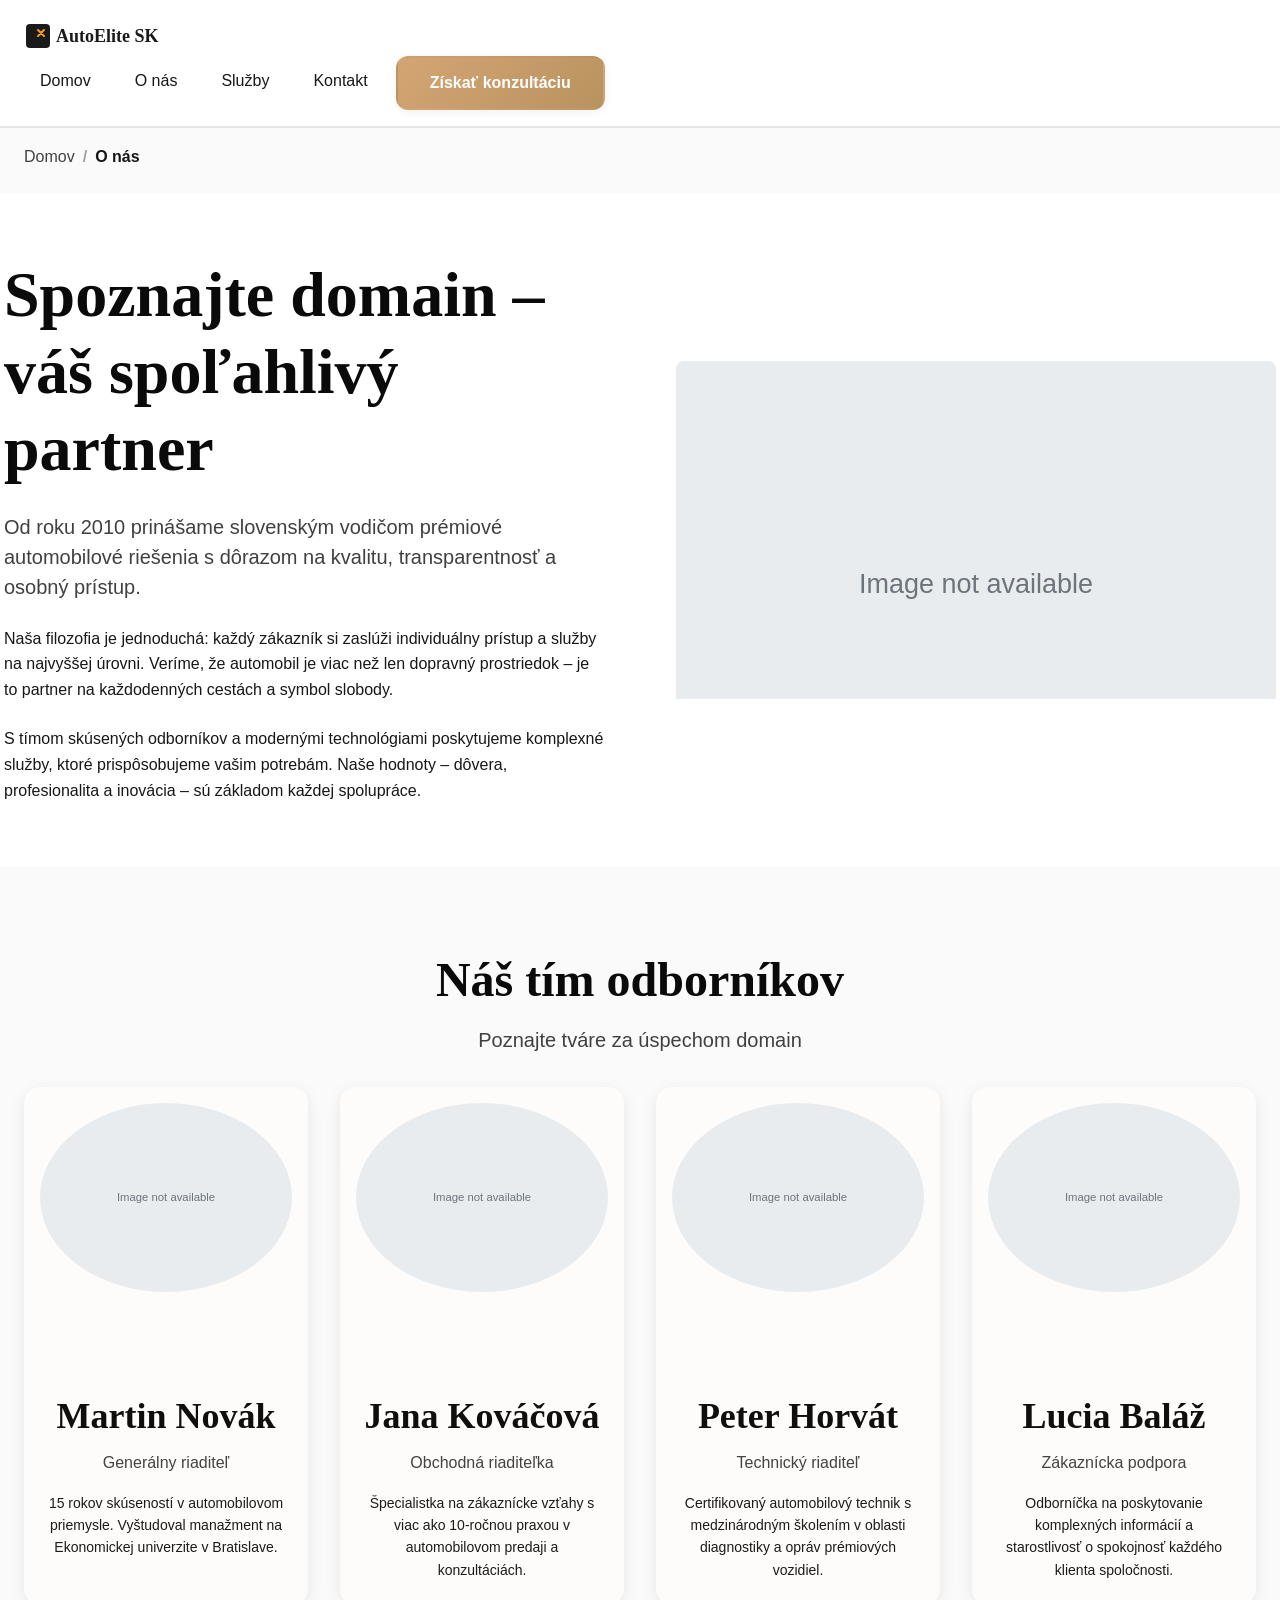
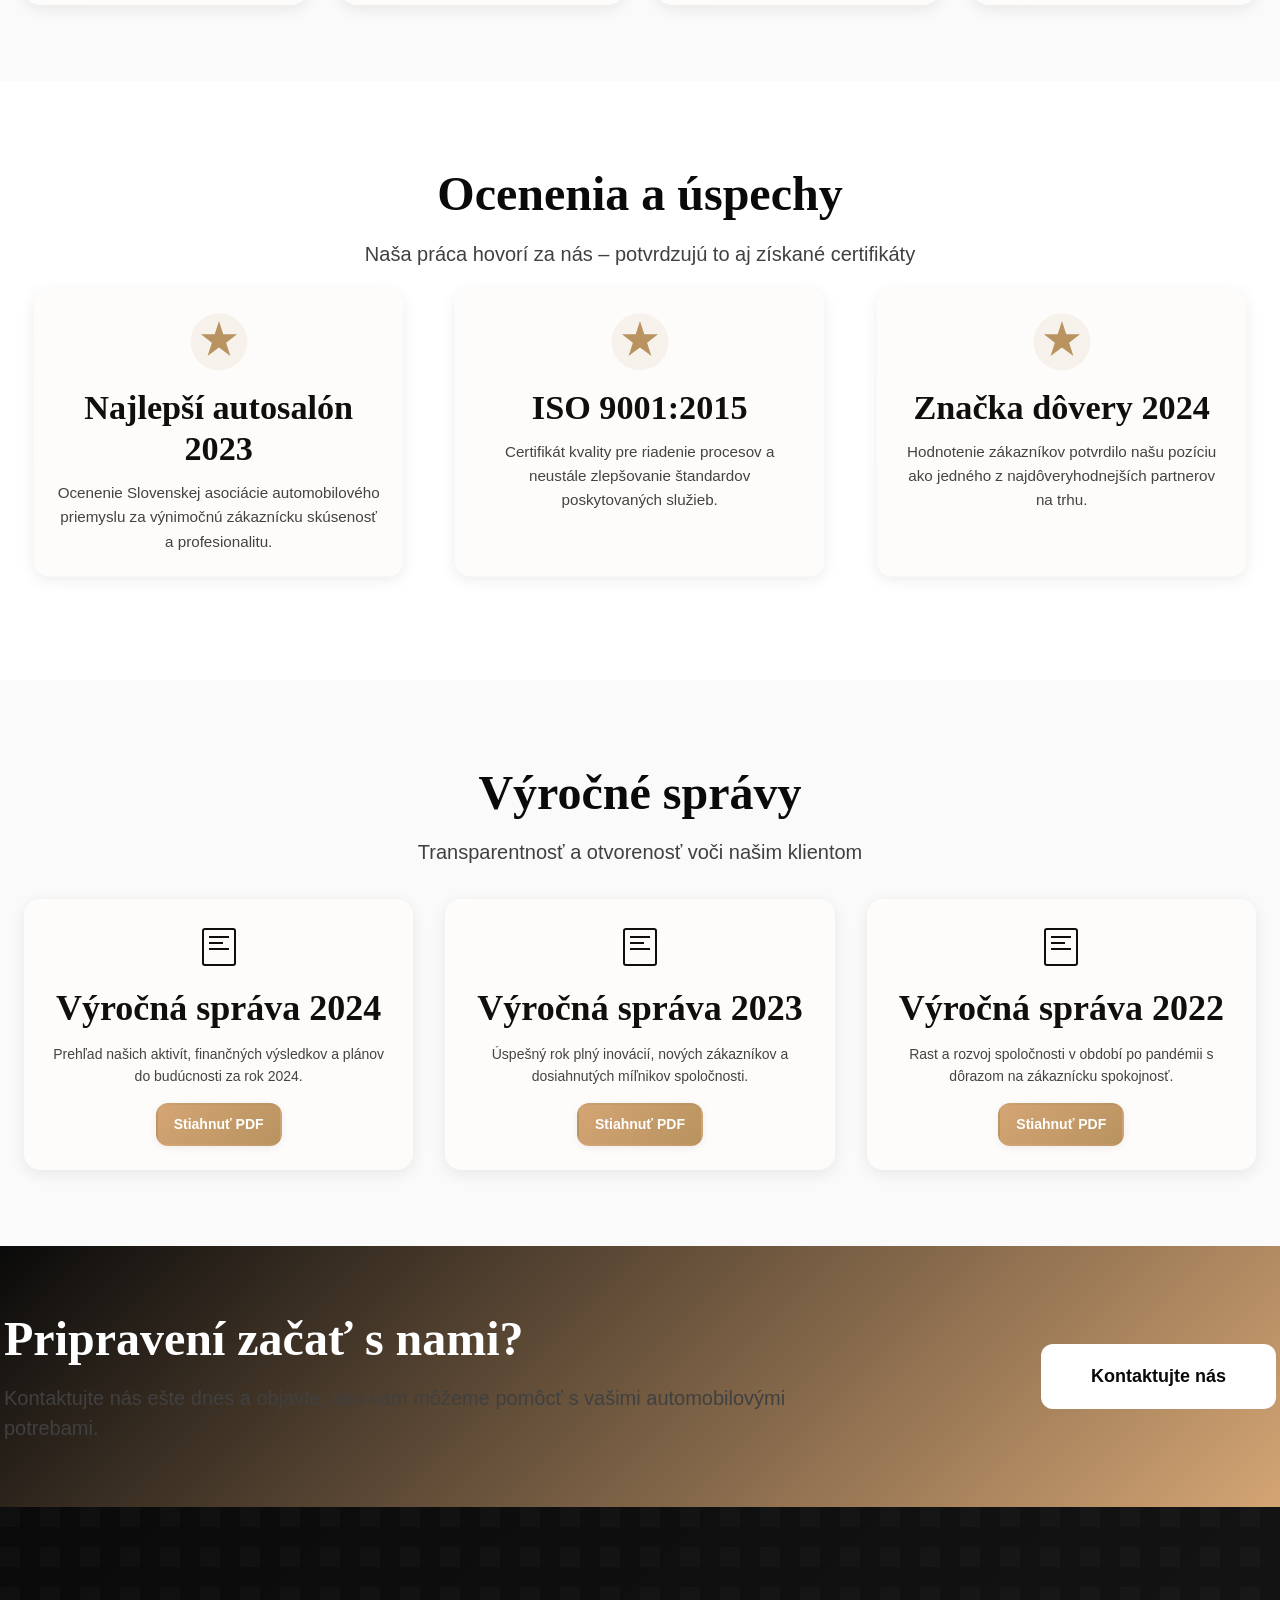
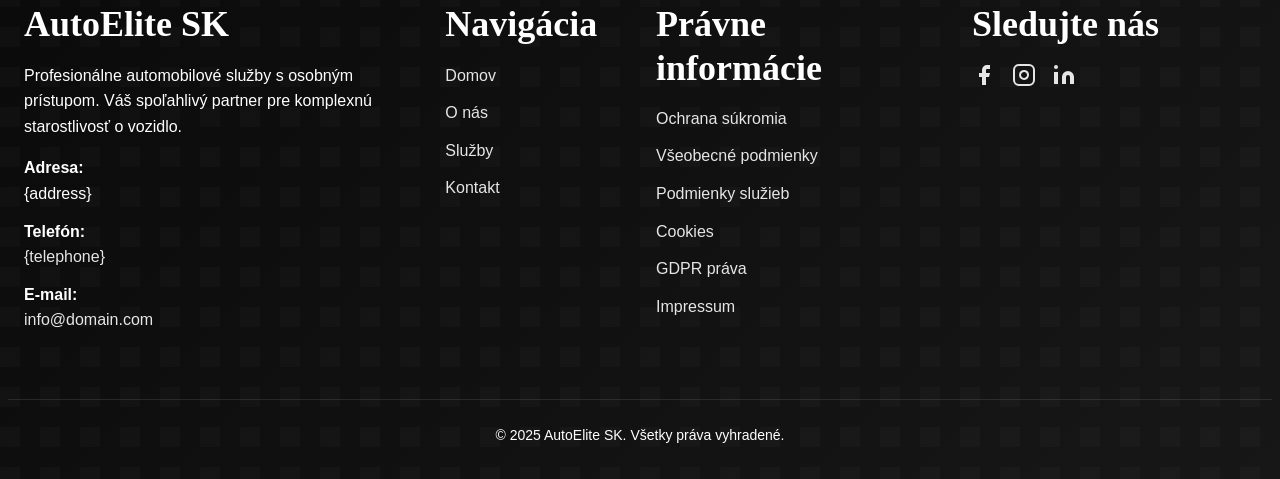
==== about.html @ c72419ff "Initial commit: Batch msgbatch_01VromvUSUyEGZicAMkXzHyz results" ====
<!doctype html>
<html lang="sk">
 <head>
  <meta charset="UTF-8">
  <meta name="viewport" content="width=device-width, initial-scale=1.0">
  <title>O nás – domain – Prémiové automobilové riešenia na Slovensku</title>
  <meta name="description" content="Spoznajte domain – váš spoľahlivý partner v automobilovom odvetví. Profesionálny tím s bohatými skúsenosťami, moderné služby a ocenenia, ktoré potvrdzujú našu kvalitu.">
  <link rel="canonical" href="https://domain.com/about.html">
  <meta property="og:type" content="website">
  <meta property="og:title" content="O nás – domain">
  <meta property="og:description" content="Spoznajte domain – váš spoľahlivý partner v automobilovom odvetví.">
  <meta property="og:url" content="https://domain.com/about.html">
  <meta property="og:image" content="https://images.unsplash.com/photo-1486406146926-c627a92ad1ab?w=1200&amp;h=630&amp;fit=crop">
  <link rel="stylesheet" href="style.css">
  <link rel="icon" type="image/png" href="/favicon.png">
  <link rel="apple-touch-icon" href="/apple-touch-icon.png">
 </head>
 <body>
  <header class="l-header">
   <nav class="c-nav navbar navbar-expand-md sticky-top bg-white border-bottom" aria-label="Hlavná navigácia">
    <div class="container-fluid">
     <a class="c-nav__brand navbar-brand" href="/"> 
      <svg width="150" height="40" viewBox="0 0 150 40" fill="none" xmlns="http://www.w3.org/2000/svg" aria-label="AutoElite SK">
       <rect x="2" y="8" width="24" height="24" rx="4" fill="#1a1a1a" /> <path d="M14 14L20 20M20 14L14 20" stroke="#f59e0b" stroke-width="2" stroke-linecap="round" /> <text x="32" y="26" font-family="serif" font-size="18" font-weight="600" fill="#1a1a1a">AutoElite SK</text>
      </svg> 
     </a>
     <button class="c-nav__toggle navbar-toggler" type="button" data-bs-toggle="collapse" data-bs-target="#navbarNav" aria-controls="navbarNav" aria-expanded="false" aria-label="Prepnúť navigáciu"><span class="navbar-toggler-icon"></span></button>
     <div class="collapse navbar-collapse" id="navbarNav">
      <ul class="c-nav__list navbar-nav ms-auto mb-2 mb-md-0">
       <li class="c-nav__item nav-item"><a class="c-nav__link nav-link" href="/" aria-current="page">Domov</a></li>
       <li class="c-nav__item nav-item"><a class="c-nav__link nav-link" href="about.html">O nás</a></li>
       <li class="c-nav__item nav-item"><a class="c-nav__link nav-link" href="services.html">Služby</a></li>
       <li class="c-nav__item nav-item"><a class="c-nav__link nav-link" href="contact.html">Kontakt</a></li>
       <li class="c-nav__item nav-item"><a class="c-button c-button--primary nav-link" href="contact.html">Získať konzultáciu</a></li>
      </ul>
     </div>
    </div>
   </nav>
  </header>
  <main>
   <nav aria-label="breadcrumb" class="l-breadcrumb py-3 bg-light">
    <div class="container">
     <ol class="breadcrumb mb-0">
      <li class="breadcrumb-item"><a href="index.html">Domov</a></li>
      <li class="breadcrumb-item active" aria-current="page">O nás</li>
     </ol>
    </div>
   </nav>
   <section class="l-section py-4 py-md-5">
    <div class="container">
     <div class="row align-items-center gy-4">
      <div class="col-12 col-lg-6" data-aos="fade-right">
       <h1 class="display-4 fw-bold mb-4">Spoznajte domain – váš spoľahlivý partner</h1>
       <p class="lead mb-4">Od roku 2010 prinášame slovenským vodičom prémiové automobilové riešenia s dôrazom na kvalitu, transparentnosť a osobný prístup.</p>
       <p class="mb-4">Naša filozofia je jednoduchá: každý zákazník si zaslúži individuálny prístup a služby na najvyššej úrovni. Veríme, že automobil je viac než len dopravný prostriedok – je to partner na každodenných cestách a symbol slobody.</p>
       <p>S tímom skúsených odborníkov a modernými technológiami poskytujeme komplexné služby, ktoré prispôsobujeme vašim potrebám. Naše hodnoty – dôvera, profesionalita a inovácia – sú základom každej spolupráce.</p>
      </div>
      <div class="col-12 col-lg-6" data-aos="fade-left">
       <div class="ratio ratio-16x9">
        <img src="https://images.unsplash.com/photo-1497366216548-37526070297c?w=800&amp;h=600&amp;fit=crop&amp;q=80" alt="Moderná kancelária domain s profesionálnym tímom" class="img-fluid" loading="lazy" style="object-fit:cover;border-radius:8px;">
       </div>
      </div>
     </div>
    </div>
   </section>
   <section class="l-section py-4 py-md-5 bg-light">
    <div class="container">
     <div class="text-center mb-5" data-aos="fade-up">
      <h2 class="h1 fw-bold mb-3">Náš tím odborníkov</h2>
      <p class="lead text-muted">Poznajte tváre za úspechom domain</p>
     </div>
     <div class="row g-4">
      <div class="col-12 col-sm-6 col-lg-3" data-aos="fade-up" data-aos-delay="100">
       <div class="c-card card h-100 d-flex flex-column border-0 shadow-sm">
        <div class="ratio ratio-1x1">
         <img src="https://images.unsplash.com/photo-1560250097-0b93528c311a?w=400&amp;h=400&amp;fit=crop&amp;q=80" alt="Martin Novák - Generálny riaditeľ" class="card-img-top" loading="lazy" style="object-fit:cover;border-radius:50%;padding:1rem;">
        </div>
        <div class="card-body d-flex flex-column text-center">
         <h3 class="h5 fw-semibold mb-2">Martin Novák</h3>
         <p class="text-muted mb-3">Generálny riaditeľ</p>
         <p class="small mb-0 mt-auto">15 rokov skúseností v automobilovom priemysle. Vyštudoval manažment na Ekonomickej univerzite v Bratislave.</p>
        </div>
       </div>
      </div>
      <div class="col-12 col-sm-6 col-lg-3" data-aos="fade-up" data-aos-delay="200">
       <div class="c-card card h-100 d-flex flex-column border-0 shadow-sm">
        <div class="ratio ratio-1x1">
         <img src="https://images.unsplash.com/photo-1573496359142-b8d87734a5a2?w=400&amp;h=400&amp;fit=crop&amp;q=80" alt="Jana Kováčová - Obchodná riaditeľka" class="card-img-top" loading="lazy" style="object-fit:cover;border-radius:50%;padding:1rem;">
        </div>
        <div class="card-body d-flex flex-column text-center">
         <h3 class="h5 fw-semibold mb-2">Jana Kováčová</h3>
         <p class="text-muted mb-3">Obchodná riaditeľka</p>
         <p class="small mb-0 mt-auto">Špecialistka na zákaznícke vzťahy s viac ako 10-ročnou praxou v automobilovom predaji a konzultáciách.</p>
        </div>
       </div>
      </div>
      <div class="col-12 col-sm-6 col-lg-3" data-aos="fade-up" data-aos-delay="300">
       <div class="c-card card h-100 d-flex flex-column border-0 shadow-sm">
        <div class="ratio ratio-1x1">
         <img src="https://images.unsplash.com/photo-1519085360753-af0119f7cbe7?w=400&amp;h=400&amp;fit=crop&amp;q=80" alt="Peter Horvát - Technický riaditeľ" class="card-img-top" loading="lazy" style="object-fit:cover;border-radius:50%;padding:1rem;">
        </div>
        <div class="card-body d-flex flex-column text-center">
         <h3 class="h5 fw-semibold mb-2">Peter Horvát</h3>
         <p class="text-muted mb-3">Technický riaditeľ</p>
         <p class="small mb-0 mt-auto">Certifikovaný automobilový technik s medzinárodným školením v oblasti diagnostiky a opráv prémiových vozidiel.</p>
        </div>
       </div>
      </div>
      <div class="col-12 col-sm-6 col-lg-3" data-aos="fade-up" data-aos-delay="400">
       <div class="c-card card h-100 d-flex flex-column border-0 shadow-sm">
        <div class="ratio ratio-1x1">
         <img src="https://images.unsplash.com/photo-1580489944761-15a19d654956?w=400&amp;h=400&amp;fit=crop&amp;q=80" alt="Lucia Baláž - Zákaznícka podpora" class="card-img-top" loading="lazy" style="object-fit:cover;border-radius:50%;padding:1rem;">
        </div>
        <div class="card-body d-flex flex-column text-center">
         <h3 class="h5 fw-semibold mb-2">Lucia Baláž</h3>
         <p class="text-muted mb-3">Zákaznícka podpora</p>
         <p class="small mb-0 mt-auto">Odborníčka na poskytovanie komplexných informácií a starostlivosť o spokojnosť každého klienta spoločnosti.</p>
        </div>
       </div>
      </div>
     </div>
    </div>
   </section>
   <section class="l-section py-4 py-md-5">
    <div class="container">
     <div class="text-center mb-5" data-aos="fade-up">
      <h2 class="h1 fw-bold mb-3">Ocenenia a úspechy</h2>
      <p class="lead text-muted">Naša práca hovorí za nás – potvrdzujú to aj získané certifikáty</p>
     </div>
     <div class="row g-4">
      <div class="col-12 col-md-6 col-lg-4" data-aos="zoom-in" data-aos-delay="100">
       <div class="c-card card h-100 border-0 shadow-sm text-center p-4">
        <div class="mb-3">
         <svg width="64" height="64" viewBox="0 0 64 64" fill="none" xmlns="http://www.w3.org/2000/svg" class="mx-auto">
          <circle cx="32" cy="32" r="30" fill="var(--color-accent)" opacity="0.1" /> <path d="M32 10L36.5 24H51L39.5 33L44 47L32 38L20 47L24.5 33L13 24H27.5L32 10Z" fill="var(--color-accent)" />
         </svg>
        </div>
        <h3 class="h4 fw-semibold mb-2">Najlepší autosalón 2023</h3>
        <p class="text-muted mb-0">Ocenenie Slovenskej asociácie automobilového priemyslu za výnimočnú zákaznícku skúsenosť a profesionalitu.</p>
       </div>
      </div>
      <div class="col-12 col-md-6 col-lg-4" data-aos="zoom-in" data-aos-delay="200">
       <div class="c-card card h-100 border-0 shadow-sm text-center p-4">
        <div class="mb-3">
         <svg width="64" height="64" viewBox="0 0 64 64" fill="none" xmlns="http://www.w3.org/2000/svg" class="mx-auto">
          <circle cx="32" cy="32" r="30" fill="var(--color-accent)" opacity="0.1" /> <path d="M32 10L36.5 24H51L39.5 33L44 47L32 38L20 47L24.5 33L13 24H27.5L32 10Z" fill="var(--color-accent)" />
         </svg>
        </div>
        <h3 class="h4 fw-semibold mb-2">ISO 9001:2015</h3>
        <p class="text-muted mb-0">Certifikát kvality pre riadenie procesov a neustále zlepšovanie štandardov poskytovaných služieb.</p>
       </div>
      </div>
      <div class="col-12 col-md-6 col-lg-4" data-aos="zoom-in" data-aos-delay="300">
       <div class="c-card card h-100 border-0 shadow-sm text-center p-4">
        <div class="mb-3">
         <svg width="64" height="64" viewBox="0 0 64 64" fill="none" xmlns="http://www.w3.org/2000/svg" class="mx-auto">
          <circle cx="32" cy="32" r="30" fill="var(--color-accent)" opacity="0.1" /> <path d="M32 10L36.5 24H51L39.5 33L44 47L32 38L20 47L24.5 33L13 24H27.5L32 10Z" fill="var(--color-accent)" />
         </svg>
        </div>
        <h3 class="h4 fw-semibold mb-2">Značka dôvery 2024</h3>
        <p class="text-muted mb-0">Hodnotenie zákazníkov potvrdilo našu pozíciu ako jedného z najdôveryhodnejších partnerov na trhu.</p>
       </div>
      </div>
     </div>
    </div>
   </section>
   <section class="l-section py-4 py-md-5 bg-light">
    <div class="container">
     <div class="text-center mb-5" data-aos="fade-up">
      <h2 class="h1 fw-bold mb-3">Výročné správy</h2>
      <p class="lead text-muted">Transparentnosť a otvorenosť voči našim klientom</p>
     </div>
     <div class="row justify-content-center g-4">
      <div class="col-12 col-md-6 col-lg-4" data-aos="fade-up" data-aos-delay="100">
       <div class="c-card card h-100 border-0 shadow-sm">
        <div class="card-body text-center">
         <div class="mb-3">
          <svg width="48" height="48" viewBox="0 0 48 48" fill="none" xmlns="http://www.w3.org/2000/svg" class="mx-auto">
           <rect x="8" y="6" width="32" height="36" rx="2" stroke="var(--color-primary)" stroke-width="2" fill="none" /> <line x1="14" y1="14" x2="34" y2="14" stroke="var(--color-primary)" stroke-width="2" /> <line x1="14" y1="20" x2="28" y2="20" stroke="var(--color-primary)" stroke-width="2" /> <line x1="14" y1="26" x2="34" y2="26" stroke="var(--color-primary)" stroke-width="2" />
          </svg>
         </div>
         <h3 class="h5 fw-semibold mb-2">Výročná správa 2024</h3>
         <p class="text-muted small mb-3">Prehľad našich aktivít, finančných výsledkov a plánov do budúcnosti za rok 2024.</p>
         <a href="#" class="c-button c-button--primary btn btn-sm">Stiahnuť PDF</a>
        </div>
       </div>
      </div>
      <div class="col-12 col-md-6 col-lg-4" data-aos="fade-up" data-aos-delay="200">
       <div class="c-card card h-100 border-0 shadow-sm">
        <div class="card-body text-center">
         <div class="mb-3">
          <svg width="48" height="48" viewBox="0 0 48 48" fill="none" xmlns="http://www.w3.org/2000/svg" class="mx-auto">
           <rect x="8" y="6" width="32" height="36" rx="2" stroke="var(--color-primary)" stroke-width="2" fill="none" /> <line x1="14" y1="14" x2="34" y2="14" stroke="var(--color-primary)" stroke-width="2" /> <line x1="14" y1="20" x2="28" y2="20" stroke="var(--color-primary)" stroke-width="2" /> <line x1="14" y1="26" x2="34" y2="26" stroke="var(--color-primary)" stroke-width="2" />
          </svg>
         </div>
         <h3 class="h5 fw-semibold mb-2">Výročná správa 2023</h3>
         <p class="text-muted small mb-3">Úspešný rok plný inovácií, nových zákazníkov a dosiahnutých míľnikov spoločnosti.</p>
         <a href="#" class="c-button c-button--primary btn btn-sm">Stiahnuť PDF</a>
        </div>
       </div>
      </div>
      <div class="col-12 col-md-6 col-lg-4" data-aos="fade-up" data-aos-delay="300">
       <div class="c-card card h-100 border-0 shadow-sm">
        <div class="card-body text-center">
         <div class="mb-3">
          <svg width="48" height="48" viewBox="0 0 48 48" fill="none" xmlns="http://www.w3.org/2000/svg" class="mx-auto">
           <rect x="8" y="6" width="32" height="36" rx="2" stroke="var(--color-primary)" stroke-width="2" fill="none" /> <line x1="14" y1="14" x2="34" y2="14" stroke="var(--color-primary)" stroke-width="2" /> <line x1="14" y1="20" x2="28" y2="20" stroke="var(--color-primary)" stroke-width="2" /> <line x1="14" y1="26" x2="34" y2="26" stroke="var(--color-primary)" stroke-width="2" />
          </svg>
         </div>
         <h3 class="h5 fw-semibold mb-2">Výročná správa 2022</h3>
         <p class="text-muted small mb-3">Rast a rozvoj spoločnosti v období po pandémii s dôrazom na zákaznícku spokojnosť.</p>
         <a href="#" class="c-button c-button--primary btn btn-sm">Stiahnuť PDF</a>
        </div>
       </div>
      </div>
     </div>
    </div>
   </section>
   <section class="l-section py-4 py-md-5" style="background: linear-gradient(135deg, var(--color-primary) 0%, var(--color-secondary) 100%);">
    <div class="container">
     <div class="row align-items-center gy-4">
      <div class="col-12 col-lg-8" data-aos="fade-right">
       <h2 class="h1 fw-bold text-white mb-3">Pripravení začať s nami?</h2>
       <p class="lead text-white mb-0">Kontaktujte nás ešte dnes a objavte, ako vám môžeme pomôcť s vašimi automobilovými potrebami.</p>
      </div>
      <div class="col-12 col-lg-4 text-lg-end" data-aos="fade-left">
       <a href="contact.html" class="c-button btn btn-light btn-lg px-5">Kontaktujte nás</a>
      </div>
     </div>
    </div>
   </section>
  </main>
  <footer class="l-footer bg-dark text-white pt-5 pb-3">
   <div class="container">
    <div class="row g-4 pb-4">
     <div class="col-12 col-md-6 col-lg-4">
      <h3 class="h5 mb-3">AutoElite SK</h3>
      <p class="mb-3">Profesionálne automobilové služby s osobným prístupom. Váš spoľahlivý partner pre komplexnú starostlivosť o vozidlo.</p>
      <div class="mb-2">
       <strong>Adresa:</strong>
       <br>
       {address}
      </div>
      <div class="mb-2">
       <strong>Telefón:</strong>
       <br>
       <a href="tel:{telephone}" class="text-white text-decoration-none">{telephone}</a>
      </div>
      <div>
       <strong>E-mail:</strong>
       <br>
       <a href="mailto:info@domain.com" class="text-white text-decoration-none">info@domain.com</a>
      </div>
     </div>
     <div class="col-12 col-md-6 col-lg-2">
      <h3 class="h6 mb-3">Navigácia</h3>
      <ul class="list-unstyled">
       <li class="mb-2"><a href="/" class="text-white text-decoration-none">Domov</a></li>
       <li class="mb-2"><a href="about.html" class="text-white text-decoration-none">O nás</a></li>
       <li class="mb-2"><a href="services.html" class="text-white text-decoration-none">Služby</a></li>
       <li class="mb-2"><a href="contact.html" class="text-white text-decoration-none">Kontakt</a></li>
      </ul>
     </div>
     <div class="col-12 col-md-6 col-lg-3">
      <h3 class="h6 mb-3">Právne informácie</h3>
      <ul class="list-unstyled">
       <li class="mb-2"><a href="privacy.html" class="text-white text-decoration-none">Ochrana súkromia</a></li>
       <li class="mb-2"><a href="terms_and_conditions.html" class="text-white text-decoration-none">Všeobecné podmienky</a></li>
       <li class="mb-2"><a href="terms_of_services.html" class="text-white text-decoration-none">Podmienky služieb</a></li>
       <li class="mb-2"><a href="cookie_policy.html" class="text-white text-decoration-none">Cookies</a></li>
       <li class="mb-2"><a href="gdpr-rights.html" class="text-white text-decoration-none">GDPR práva</a></li>
       <li class="mb-2"><a href="impressum.html" class="text-white text-decoration-none">Impressum</a></li>
      </ul>
     </div>
     <div class="col-12 col-md-6 col-lg-3">
      <h3 class="h6 mb-3">Sledujte nás</h3>
      <div class="d-flex gap-3 mb-3">
       <a href="#" class="text-white" aria-label="Facebook"> 
        <svg width="24" height="24" viewBox="0 0 24 24" fill="currentColor">
         <path d="M18 2h-3a5 5 0 00-5 5v3H7v4h3v8h4v-8h3l1-4h-4V7a1 1 0 011-1h3z" />
        </svg> 
       </a> <a href="#" class="text-white" aria-label="Instagram"> 
        <svg width="24" height="24" viewBox="0 0 24 24" fill="none" stroke="currentColor" stroke-width="2">
         <rect x="2" y="2" width="20" height="20" rx="5" ry="5" /> <path d="M16 11.37A4 4 0 1112.63 8 4 4 0 0116 11.37z" /> <line x1="17.5" y1="6.5" x2="17.51" y2="6.5" />
        </svg> 
       </a> <a href="#" class="text-white" aria-label="LinkedIn"> 
        <svg width="24" height="24" viewBox="0 0 24 24" fill="currentColor">
         <path d="M16 8a6 6 0 016 6v7h-4v-7a2 2 0 00-2-2 2 2 0 00-2 2v7h-4v-7a6 6 0 016-6zM2 9h4v12H2z" /> <circle cx="4" cy="4" r="2" />
        </svg> 
       </a>
      </div>
     </div>
    </div>
    <div class="row pt-3 border-top border-secondary">
     <div class="col-12 text-center">
      <p class="mb-0 small">© 2025 AutoElite SK. Všetky práva vyhradené.</p>
     </div>
    </div>
   </div>
  </footer>
  <script src="script.js" defer></script>
 </body>
</html>
---- style.css ----
:root {
  --color-primary: #0a0a0a;
  --color-secondary: #d4a574;
  --color-accent: #b8935f;
  --color-neutral-50: #fafafa;
  --color-neutral-100: #f5f5f5;
  --color-neutral-200: #e5e5e5;
  --color-neutral-300: #d4d4d4;
  --color-neutral-400: #a3a3a3;
  --color-neutral-700: #404040;
  --color-neutral-800: #262626;
  --color-neutral-900: #171717;
  --color-success: #16a34a;
  --color-error: #dc2626;
  --color-white: #ffffff;
  --color-black: #000000;
  --font-primary: 'Playfair Display', Georgia, serif;
  --font-secondary: -apple-system, BlinkMacSystemFont, 'Segoe UI', 'Roboto', 'Helvetica Neue', sans-serif;
  --font-base-size: 16px;
  --font-weight-light: 300;
  --font-weight-regular: 400;
  --font-weight-medium: 500;
  --font-weight-semibold: 600;
  --font-weight-bold: 700;
  --line-height-base: 1.6;
  --line-height-heading: 1.2;
  --font-h1: clamp(2.5rem, 5vw, 4rem);
  --font-h2: clamp(2rem, 4vw, 3rem);
  --font-h3: clamp(1.75rem, 3vw, 2.25rem);
  --font-h4: clamp(1.5rem, 2.5vw, 1.75rem);
  --font-h5: clamp(1.25rem, 2vw, 1.5rem);
  --font-h6: clamp(1.125rem, 1.5vw, 1.25rem);
  --space-xs: 0.5rem;
  --space-sm: 0.75rem;
  --space-md: 1rem;
  --space-lg: 1.5rem;
  --space-xl: 2rem;
  --space-2xl: 3rem;
  --space-3xl: 4rem;
  --space-4xl: 6rem;
  --container-max: 1280px;
  --container-padding: var(--space-lg);
  --header-h: 80px;
  --nav-h: 80px;
  --border-radius-sm: 6px;
  --border-radius-md: 12px;
  --border-radius-lg: 16px;
  --shadow-sm: 0 2px 8px rgba(0, 0, 0, 0.06);
  --shadow-md: 0 4px 16px rgba(0, 0, 0, 0.08);
  --shadow-lg: 0 12px 32px rgba(0, 0, 0, 0.12);
  --transition: 300ms cubic-bezier(0.4, 0, 0.2, 1);
  --transition-slow: 500ms cubic-bezier(0.4, 0, 0.2, 1);
  --z-nav: 1000;
  --z-modal: 1050;
  --z-dropdown: 999;
}

*,
*::before,
*::after {
  box-sizing: border-box;
  margin: 0;
  padding: 0;
}

html {
  scroll-behavior: smooth;
  overflow-x: hidden;
}

@media (prefers-reduced-motion: reduce) {
  html {
    scroll-behavior: auto;
  }
  *,
  *::before,
  *::after {
    animation-duration: 0.01ms !important;
    animation-iteration-count: 1 !important;
    transition-duration: 0.01ms !important;
    scroll-behavior: auto !important;
  }
}

body {
  font-family: var(--font-secondary);
  font-size: var(--font-base-size);
  font-weight: var(--font-weight-regular);
  line-height: var(--line-height-base);
  color: var(--color-neutral-900);
  background-color: var(--color-white);
  overflow-x: hidden;
  -webkit-font-smoothing: antialiased;
  -moz-osx-font-smoothing: grayscale;
}

body.u-no-scroll {
  overflow: hidden;
}

img,
svg,
video {
  max-width: 100%;
  height: auto;
  display: block;
}

img {
  border: 0;
  object-fit: cover;
}

a {
  color: var(--color-primary);
  text-decoration: none;
  transition: color var(--transition);
}

a:hover,
a:focus {
  color: var(--color-secondary);
}

a:focus-visible {
  outline: 3px solid var(--color-accent);
  outline-offset: 3px;
}

h1,
h2,
h3,
h4,
h5,
h6 {
  font-family: var(--font-primary);
  font-weight: var(--font-weight-bold);
  line-height: var(--line-height-heading);
  color: var(--color-primary);
  margin-bottom: var(--space-md);
}

h1:first-child,
h2:first-child,
h3:first-child,
h4:first-child,
h5:first-child,
h6:first-child {
  margin-top: 0;
}

h1 {
  font-size: var(--font-h1);
  margin-bottom: var(--space-xl);
}

h2 {
  font-size: var(--font-h2);
  margin-bottom: var(--space-lg);
}

h3 {
  font-size: var(--font-h3);
}

h4 {
  font-size: var(--font-h4);
}

h5 {
  font-size: var(--font-h5);
}

h6 {
  font-size: var(--font-h6);
}

p {
  margin-bottom: var(--space-md);
}

p:last-child {
  margin-bottom: 0;
}

ul,
ol {
  margin-bottom: var(--space-md);
  padding-left: var(--space-xl);
}

li {
  margin-bottom: var(--space-xs);
}

.list-unstyled {
  list-style: none;
  padding-left: 0;
}

button,
input,
select,
textarea {
  font-family: inherit;
  font-size: inherit;
  line-height: inherit;
}

button {
  cursor: pointer;
  border: none;
  background: none;
}

button:disabled {
  cursor: not-allowed;
}

.container {
  max-width: var(--container-max);
  margin-left: auto;
  margin-right: auto;
  padding-left: var(--container-padding);
  padding-right: var(--container-padding);
}

.container-fluid {
  width: 100%;
  padding-left: var(--container-padding);
  padding-right: var(--container-padding);
}

.row {
  display: flex;
  flex-wrap: wrap;
  margin-left: calc(var(--space-md) * -1);
  margin-right: calc(var(--space-md) * -1);
}

.row.g-3 {
  margin-left: calc(var(--space-sm) * -1);
  margin-right: calc(var(--space-sm) * -1);
}

.row.g-3 > * {
  padding-left: var(--space-sm);
  padding-right: var(--space-sm);
}

.row.g-4 {
  margin-left: calc(var(--space-md) * -1);
  margin-right: calc(var(--space-md) * -1);
}

.row.g-4 > * {
  padding-left: var(--space-md);
  padding-right: var(--space-md);
  margin-bottom: var(--space-xl);
}

.row > * {
  padding-left: var(--space-md);
  padding-right: var(--space-md);
}

.col-12 {
  width: 100%;
}

.col-md-6 {
  width: 100%;
}

.col-lg-3,
.col-lg-4,
.col-lg-6,
.col-lg-8,
.col-lg-10 {
  width: 100%;
}

@media (min-width: 768px) {
  .col-md-6 {
    width: 50%;
  }
  .col-md-4 {
    width: 33.333%;
  }
}

@media (min-width: 1024px) {
  .col-lg-2 {
    width: 16.666%;
  }
  .col-lg-3 {
    width: 25%;
  }
  .col-lg-4 {
    width: 33.333%;
  }
  .col-lg-5 {
    width: 41.666%;
  }
  .col-lg-6 {
    width: 50%;
  }
  .col-lg-7 {
    width: 58.333%;
  }
  .col-lg-8 {
    width: 66.666%;
  }
  .col-lg-9 {
    width: 75%;
  }
  .col-lg-10 {
    width: 83.333%;
  }
}

.d-flex {
  display: flex;
}

.flex-column {
  flex-direction: column;
}

.flex-wrap {
  flex-wrap: wrap;
}

.align-items-center {
  align-items: center;
}

.align-items-start {
  align-items: flex-start;
}

.justify-content-center {
  justify-content: center;
}

.gap-3 {
  gap: var(--space-md);
}

.text-center {
  text-align: center;
}

.text-left {
  text-align: left;
}

.text-right {
  text-align: right;
}

@media (min-width: 1024px) {
  .text-lg-start {
    text-align: left;
  }
  .text-lg-end {
    text-align: right;
  }
}

.text-white {
  color: var(--color-white);
}

.text-muted {
  color: var(--color-neutral-700);
}

.text-decoration-none {
  text-decoration: none;
}

.text-decoration-underline {
  text-decoration: underline;
}

.bg-white {
  background-color: var(--color-white);
}

.bg-light {
  background-color: var(--color-neutral-50);
}

.bg-dark {
  background-color: var(--color-primary);
}

.py-3 {
  padding-top: var(--space-lg);
  padding-bottom: var(--space-lg);
}

.py-4 {
  padding-top: var(--space-xl);
  padding-bottom: var(--space-xl);
}

.py-5 {
  padding-top: var(--space-2xl);
  padding-bottom: var(--space-2xl);
}

@media (min-width: 768px) {
  .py-md-5 {
    padding-top: var(--space-3xl);
    padding-bottom: var(--space-3xl);
  }
}

.pt-3 {
  padding-top: var(--space-lg);
}

.pt-4 {
  padding-top: var(--space-xl);
}

.pt-5 {
  padding-top: var(--space-2xl);
}

.pb-3 {
  padding-bottom: var(--space-lg);
}

.pb-4 {
  padding-bottom: var(--space-xl);
}

.mb-0 {
  margin-bottom: 0;
}

.mb-1 {
  margin-bottom: var(--space-xs);
}

.mb-2 {
  margin-bottom: var(--space-sm);
}

.mb-3 {
  margin-bottom: var(--space-md);
}

.mb-4 {
  margin-bottom: var(--space-lg);
}

.mb-5 {
  margin-bottom: var(--space-xl);
}

.mt-2 {
  margin-top: var(--space-sm);
}

.mt-3 {
  margin-top: var(--space-md);
}

.mt-4 {
  margin-top: var(--space-lg);
}

.mt-5 {
  margin-top: var(--space-xl);
}

.mt-auto {
  margin-top: auto;
}

.me-2 {
  margin-right: var(--space-sm);
}

.me-3 {
  margin-right: var(--space-md);
}

.ms-auto {
  margin-left: auto;
}

.mx-auto {
  margin-left: auto;
  margin-right: auto;
}

.p-4 {
  padding: var(--space-lg);
}

@media (min-width: 768px) {
  .p-md-5 {
    padding: var(--space-xl);
  }
}

.border-0 {
  border: 0;
}

.border-bottom {
  border-bottom: 1px solid var(--color-neutral-200);
}

.border-top {
  border-top: 1px solid var(--color-neutral-200);
}

.border-secondary {
  border-color: var(--color-neutral-700);
}

.rounded {
  border-radius: var(--border-radius-md);
}

.rounded-circle {
  border-radius: 50%;
}

.shadow-sm {
  box-shadow: var(--shadow-sm);
}

.shadow {
  box-shadow: var(--shadow-md);
}

.shadow-lg {
  box-shadow: var(--shadow-lg);
}

.overflow-hidden {
  overflow: hidden;
}

.position-sticky {
  position: sticky;
  top: calc(var(--header-h) + var(--space-md));
}

.w-100 {
  width: 100%;
}

.h-100 {
  height: 100%;
}

.display-4 {
  font-size: var(--font-h1);
  font-weight: var(--font-weight-bold);
  line-height: var(--line-height-heading);
}

.display-5 {
  font-size: var(--font-h2);
  font-weight: var(--font-weight-bold);
  line-height: var(--line-height-heading);
}

.display-6 {
  font-size: var(--font-h3);
  font-weight: var(--font-weight-bold);
  line-height: var(--line-height-heading);
}

.fw-bold {
  font-weight: var(--font-weight-bold);
}

.fw-semibold {
  font-weight: var(--font-weight-semibold);
}

.lead {
  font-size: 1.25rem;
  line-height: 1.5;
  color: var(--color-neutral-700);
}

.small {
  font-size: 0.875rem;
}

.ratio {
  position: relative;
  width: 100%;
  overflow: hidden;
}

.ratio::before {
  content: '';
  display: block;
  padding-top: 100%;
}

.ratio-1x1::before {
  padding-top: 100%;
}

.ratio-4x3::before {
  padding-top: 75%;
}

.ratio-16x9::before {
  padding-top: 56.25%;
}

.ratio > * {
  position: absolute;
  top: 0;
  left: 0;
  width: 100%;
  height: 100%;
  object-fit: cover;
}

.img-fluid {
  max-width: 100%;
  height: auto;
  display: block;
}

.card {
  background-color: var(--color-white);
  border-radius: var(--border-radius-lg);
  overflow: hidden;
  transition: all var(--transition);
}

.card-img-top {
  width: 100%;
  height: auto;
}

.card-body {
  padding: var(--space-lg);
}

.l-header {
  position: sticky;
  top: 0;
  z-index: var(--z-nav);
  background-color: var(--color-white);
  border-bottom: 1px solid var(--color-neutral-200);
  transition: all var(--transition);
}

.l-header.is-scrolled {
  box-shadow: var(--shadow-md);
}

.navbar {
  display: flex;
  align-items: center;
  justify-content: space-between;
  min-height: var(--nav-h);
  padding: var(--space-md) 0;
}

.sticky-top {
  position: sticky;
  top: 0;
  z-index: var(--z-nav);
}

.c-nav__brand {
  font-family: var(--font-primary);
  font-size: 1.75rem;
  font-weight: var(--font-weight-bold);
  color: var(--color-primary);
  text-decoration: none;
  transition: color var(--transition);
}

.c-nav__brand:hover,
.c-nav__brand:focus {
  color: var(--color-secondary);
}

.navbar-brand {
  font-family: var(--font-primary);
  font-size: 1.75rem;
  font-weight: var(--font-weight-bold);
  color: var(--color-primary);
  text-decoration: none;
}

.c-nav__toggle,
.navbar-toggler {
  display: none;
  width: 48px;
  height: 48px;
  padding: 0;
  background: var(--color-white);
  border: 2px solid var(--color-primary);
  border-radius: var(--border-radius-sm);
  cursor: pointer;
  position: relative;
  z-index: calc(var(--z-nav) + 1);
  transition: all var(--transition);
}

.c-nav__toggle:hover,
.c-nav__toggle:focus,
.navbar-toggler:hover,
.navbar-toggler:focus {
  border-color: var(--color-secondary);
  background-color: var(--color-neutral-50);
}

.navbar-toggler-icon,
.c-nav__toggle-icon {
  display: block;
  width: 24px;
  height: 2px;
  background-color: var(--color-primary);
  position: relative;
  margin: 0 auto;
  transition: all var(--transition);
}

.navbar-toggler-icon::before,
.navbar-toggler-icon::after,
.c-nav__toggle-icon::before,
.c-nav__toggle-icon::after {
  content: '';
  display: block;
  width: 24px;
  height: 2px;
  background-color: var(--color-primary);
  position: absolute;
  left: 0;
  transition: all var(--transition);
}

.navbar-toggler-icon::before,
.c-nav__toggle-icon::before {
  top: -8px;
}

.navbar-toggler-icon::after,
.c-nav__toggle-icon::after {
  bottom: -8px;
}

.navbar-toggler[aria-expanded="true"] .navbar-toggler-icon,
.c-nav__toggle[aria-expanded="true"] .c-nav__toggle-icon {
  background-color: transparent;
}

.navbar-toggler[aria-expanded="true"] .navbar-toggler-icon::before,
.c-nav__toggle[aria-expanded="true"] .c-nav__toggle-icon::before {
  transform: rotate(45deg);
  top: 0;
}

.navbar-toggler[aria-expanded="true"] .navbar-toggler-icon::after,
.c-nav__toggle[aria-expanded="true"] .c-nav__toggle-icon::after {
  transform: rotate(-45deg);
  bottom: 0;
}

.navbar-collapse {
  display: flex;
  align-items: center;
}

.navbar-nav {
  display: flex;
  flex-direction: column;
  list-style: none;
  margin: 0;
  padding: 0;
  gap: var(--space-xs);
}

.c-nav__list {
  display: flex;
  flex-direction: column;
  list-style: none;
  margin: 0;
  padding: 0;
  gap: var(--space-xs);
}

.nav-item,
.c-nav__item {
  margin: 0;
}

.nav-link,
.c-nav__link {
  display: block;
  padding: var(--space-sm) var(--space-md);
  font-weight: var(--font-weight-medium);
  color: var(--color-neutral-900);
  text-decoration: none;
  border-radius: var(--border-radius-sm);
  transition: all var(--transition);
  position: relative;
}

.nav-link::after,
.c-nav__link::after {
  content: '';
  position: absolute;
  bottom: 6px;
  left: 50%;
  transform: translateX(-50%);
  width: 0;
  height: 2px;
  background: linear-gradient(90deg, var(--color-secondary), var(--color-accent));
  transition: width var(--transition);
}

.nav-link:hover,
.nav-link:focus,
.c-nav__link:hover,
.c-nav__link:focus {
  color: var(--color-secondary);
  background-color: var(--color-neutral-50);
}

.nav-link:hover::after,
.nav-link:focus::after,
.c-nav__link:hover::after,
.c-nav__link:focus::after {
  width: 70%;
}

.nav-link[aria-current="page"],
.c-nav__link[aria-current="page"],
.nav-link.active,
.c-nav__link.active {
  color: var(--color-secondary);
  font-weight: var(--font-weight-bold);
}

.nav-link[aria-current="page"]::after,
.c-nav__link[aria-current="page"]::after,
.nav-link.active::after,
.c-nav__link.active::after {
  width: 70%;
}

@media (max-width: 1023px) {
  .c-nav__toggle,
  .navbar-toggler {
    display: flex;
    align-items: center;
    justify-content: center;
  }
  
  .navbar-collapse,
  .c-nav__menu {
    position: fixed;
    top: var(--nav-h);
    left: 0;
    right: 0;
    flex-direction: column;
    background-color: var(--color-white);
    border-bottom: 1px solid var(--color-neutral-200);
    box-shadow: var(--shadow-lg);
    max-height: 0;
    overflow: hidden;
    transition: max-height var(--transition-slow);
    z-index: var(--z-nav);
  }
  
  .navbar-collapse.show,
  .c-nav__menu.is-open {
    max-height: calc(100vh - var(--nav-h));
    overflow-y: auto;
    padding: var(--space-md) 0;
  }
  
  .navbar-nav,
  .c-nav__list {
    width: 100%;
    padding: 0 var(--container-padding);
  }
  
  .nav-item,
  .c-nav__item {
    border-bottom: 1px solid var(--color-neutral-100);
  }
  
  .nav-item:last-child,
  .c-nav__item:last-child {
    border-bottom: none;
  }
  
  .nav-link,
  .c-nav__link {
    padding: var(--space-md) var(--space-md);
  }
  
  .nav-link::after,
  .c-nav__link::after {
    display: none;
  }
}

@media (min-width: 1024px) {
  .navbar-expand-md .navbar-collapse,
  .c-nav__menu {
    position: static;
    max-height: none;
    overflow: visible;
    border: none;
    box-shadow: none;
    padding: 0;
  }
  
  .navbar-expand-md .navbar-nav,
  .c-nav__list {
    flex-direction: row;
    gap: var(--space-sm);
  }
  
  .navbar-expand-md .nav-item,
  .c-nav__item {
    border: none;
  }
}

.c-button {
  display: inline-flex;
  align-items: center;
  justify-content: center;
  padding: var(--space-sm) var(--space-xl);
  font-weight: var(--font-weight-semibold);
  text-align: center;
  text-decoration: none;
  border-radius: var(--border-radius-md);
  cursor: pointer;
  transition: all var(--transition);
  position: relative;
  overflow: hidden;
  min-height: 48px;
  border: 2px solid transparent;
}

.c-button:focus-visible {
  outline: 3px solid var(--color-accent);
  outline-offset: 3px;
}

.c-button--primary {
  background: linear-gradient(135deg, var(--color-secondary), var(--color-accent));
  color: var(--color-white);
  border-color: transparent;
  box-shadow: var(--shadow-sm);
}

.c-button--primary::before {
  content: '';
  position: absolute;
  top: 0;
  left: -100%;
  width: 100%;
  height: 100%;
  background: linear-gradient(135deg, var(--color-accent), var(--color-secondary));
  transition: left var(--transition-slow);
  z-index: 0;
}

.c-button--primary > * {
  position: relative;
  z-index: 1;
}

.c-button--primary:hover::before,
.c-button--primary:focus::before {
  left: 0;
}

.c-button--primary:hover,
.c-button--primary:focus {
  color: var(--color-white);
  box-shadow: var(--shadow-lg);
  transform: translateY(-2px);
}

.c-button--secondary {
  background-color: transparent;
  color: var(--color-primary);
  border: 2px solid var(--color-primary);
}

.c-button--secondary:hover,
.c-button--secondary:focus {
  background-color: var(--color-primary);
  color: var(--color-white);
  transform: translateY(-2px);
  box-shadow: var(--shadow-md);
}

.c-button--outline,
.c-button--outline-light {
  background-color: transparent;
  color: var(--color-primary);
  border: 2px solid var(--color-primary);
}

.c-button--outline:hover,
.c-button--outline:focus {
  background-color: var(--color-primary);
  color: var(--color-white);
}

.c-button--outline-light {
  color: var(--color-white);
  border-color: var(--color-white);
}

.c-button--outline-light:hover,
.c-button--outline-light:focus {
  background-color: var(--color-white);
  color: var(--color-primary);
}

.c-button--light {
  background-color: var(--color-white);
  color: var(--color-primary);
  border-color: var(--color-white);
}

.c-button--light:hover,
.c-button--light:focus {
  background-color: var(--color-neutral-50);
  transform: translateY(-2px);
}

.c-button--large {
  padding: var(--space-md) var(--space-2xl);
  font-size: 1.125rem;
  min-height: 56px;
}

.c-button--link {
  background: none;
  color: var(--color-secondary);
  border: none;
  padding: var(--space-xs) 0;
  font-weight: var(--font-weight-semibold);
  text-decoration: underline;
}

.c-button--link:hover,
.c-button--link:focus {
  color: var(--color-accent);
  transform: none;
  box-shadow: none;
}

.c-button:disabled {
  cursor: not-allowed;
  transform: none;
  box-shadow: none;
}

.c-form {
  width: 100%;
}

.c-form__group {
  margin-bottom: var(--space-lg);
}

.c-form__label,
.form-label {
  display: block;
  margin-bottom: var(--space-sm);
  font-weight: var(--font-weight-semibold);
  color: var(--color-neutral-900);
}

.c-form__input,
.form-control {
  width: 100%;
  padding: var(--space-md);
  font-size: var(--font-base-size);
  color: var(--color-neutral-900);
  background-color: var(--color-white);
  border: 2px solid var(--color-neutral-300);
  border-radius: var(--border-radius-sm);
  transition: all var(--transition);
  min-height: 48px;
}

.c-form__input:focus,
.form-control:focus {
  outline: none;
  border-color: var(--color-secondary);
  box-shadow: 0 0 0 4px rgba(212, 165, 116, 0.15);
}

.c-form__input.has-error,
.c-form__input.is-invalid,
.form-control.is-invalid {
  border-color: var(--color-error);
}

.c-form__input.has-error:focus,
.c-form__input.is-invalid:focus,
.form-control.is-invalid:focus {
  box-shadow: 0 0 0 4px rgba(220, 38, 38, 0.15);
}

.c-form__input:disabled,
.form-control:disabled {
  background-color: var(--color-neutral-100);
  cursor: not-allowed;
}

textarea.c-form__input,
textarea.form-control {
  min-height: 120px;
  resize: vertical;
}

.c-form__error,
.invalid-feedback {
  display: none;
  margin-top: var(--space-xs);
  color: var(--color-error);
  font-size: 0.875rem;
  font-weight: var(--font-weight-medium);
}

.c-form__error.is-visible,
.invalid-feedback.d-block {
  display: block;
}

.form-check {
  display: flex;
  align-items: flex-start;
  gap: var(--space-sm);
  margin-bottom: var(--space-lg);
}

.form-check-input {
  flex-shrink: 0;
  width: 24px;
  height: 24px;
  margin-top: 2px;
  cursor: pointer;
  border: 2px solid var(--color-neutral-300);
  border-radius: var(--border-radius-sm);
  transition: all var(--transition);
}

.form-check-input:checked {
  background-color: var(--color-secondary);
  border-color: var(--color-secondary);
}

.form-check-input:focus {
  outline: 3px solid var(--color-accent);
  outline-offset: 2px;
}

.form-check-label {
  font-size: 0.9rem;
  line-height: 1.5;
  cursor: pointer;
  color: var(--color-neutral-900);
}

.form-check-label a {
  color: var(--color-secondary);
  text-decoration: underline;
}

.c-card {
  display: flex;
  flex-direction: column;
  height: 100%;
  background-color: var(--color-white);
  border-radius: var(--border-radius-lg);
  overflow: hidden;
  box-shadow: var(--shadow-md);
  transition: all var(--transition);
  position: relative;
}

.c-card::before {
  content: '';
  position: absolute;
  top: 0;
  left: 0;
  right: 0;
  bottom: 0;
  background: linear-gradient(135deg, rgba(212, 165, 116, 0.03), rgba(184, 147, 95, 0.03));
  transition: opacity var(--transition);
  pointer-events: none;
}

.c-card:hover::before,
.c-card:focus-within::before {
  opacity: 1;
}

.c-card:hover,
.c-card:focus-within {
  transform: translateY(-4px);
  box-shadow: var(--shadow-lg);
}

.c-card__media {
  position: relative;
  width: 100%;
  overflow: hidden;
}

.c-card__image {
  width: 100%;
  height: 100%;
  object-fit: cover;
  transition: transform var(--transition-slow);
}

.c-card:hover .c-card__image,
.c-card:focus-within .c-card__image {
  transform: scale(1.05);
}

.c-card__body {
  display: flex;
  flex-direction: column;
  flex-grow: 1;
  padding: var(--space-lg);
}

.c-card__title {
  font-family: var(--font-primary);
  font-size: var(--font-h4);
  font-weight: var(--font-weight-bold);
  color: var(--color-primary);
  margin-bottom: var(--space-sm);
}

.c-card__text {
  flex-grow: 1;
  margin-bottom: var(--space-md);
  color: var(--color-neutral-700);
}

.c-card__footer {
  margin-top: auto;
}

.c-card--info {
  border-left: 4px solid var(--color-secondary);
  background-color: var(--color-neutral-50);
}

.c-card--warning {
  border-left: 4px solid var(--color-error);
  background-color: #fff5f5;
}

.c-card--highlight {
  background: linear-gradient(135deg, var(--color-neutral-50), var(--color-white));
  border: 2px solid var(--color-secondary);
}

.l-section {
  position: relative;
  padding: var(--space-3xl) 0;
}

.l-section--hero {
  background: linear-gradient(135deg, var(--color-primary), var(--color-neutral-900));
  color: var(--color-white);
  overflow: hidden;
  position: relative;
}

.l-section--hero::before {
  content: '';
  position: absolute;
  top: 0;
  left: 0;
  right: 0;
  bottom: 0;
  background-image: url('data:image/svg+xml,%3Csvg width="60" height="60" xmlns="http://www.w3.org/2000/svg"%3E%3Cpath d="M30 0L60 30L30 60L0 30z" fill="%23d4a574" fill-opacity="0.05"/%3E%3C/svg%3E');
  animation: shimmer 30s linear infinite;
  pointer-events: none;
}

@keyframes shimmer {
  0% {
    background-position: 0 0;
  }
  100% {
    background-position: 60px 60px;
  }
}

.l-section--hero h1,
.l-section--hero h2,
.l-section--hero p {
  color: var(--color-white);
  position: relative;
  z-index: 1;
}

.l-section--features {
  background-color: var(--color-neutral-50);
}

.l-section--team {
  background-color: var(--color-neutral-50);
}

.l-section--cta {
  background: linear-gradient(135deg, var(--color-secondary), var(--color-accent));
  color: var(--color-white);
  position: relative;
}

.l-section--cta h1,
.l-section--cta h2,
.l-section--cta h3,
.l-section--cta p {
  color: var(--color-white);
}

.l-section--contact-form {
  background-color: var(--color-neutral-50);
}

.l-footer {
  background: linear-gradient(135deg, var(--color-primary), var(--color-neutral-900));
  color: var(--color-white);
  padding-top: var(--space-4xl);
  padding-bottom: var(--space-xl);
  position: relative;
}

.l-footer::before {
  content: '';
  position: absolute;
  top: 0;
  left: 0;
  right: 0;
  bottom: 0;
  background-image: url('data:image/svg+xml,%3Csvg width="40" height="40" xmlns="http://www.w3.org/2000/svg"%3E%3Cpath d="M0 0h20v20H0z" fill="%23fff" fill-opacity="0.02"/%3E%3C/svg%3E');
  pointer-events: none;
}

.l-footer h3,
.l-footer h4,
.l-footer h5,
.l-footer h6 {
  color: var(--color-white);
  margin-bottom: var(--space-md);
}

.l-footer a {
  color: var(--color-neutral-200);
  transition: color var(--transition);
}

.l-footer a:hover,
.l-footer a:focus {
  color: var(--color-secondary);
}

.l-footer .border-top {
  border-top: 1px solid rgba(255, 255, 255, 0.1) !important;
}

.breadcrumb {
  display: flex;
  flex-wrap: wrap;
  padding: 0;
  margin: 0;
  list-style: none;
  gap: var(--space-xs);
}

.breadcrumb-item {
  display: flex;
  align-items: center;
}

.breadcrumb-item + .breadcrumb-item::before {
  content: '/';
  margin-right: var(--space-xs);
  color: var(--color-neutral-400);
}

.breadcrumb-item a {
  color: var(--color-neutral-700);
  text-decoration: none;
}

.breadcrumb-item a:hover {
  color: var(--color-secondary);
}

.breadcrumb-item.active {
  color: var(--color-neutral-900);
  font-weight: var(--font-weight-semibold);
}

.l-breadcrumb {
  background-color: var(--color-neutral-50);
  padding: var(--space-md) 0;
}

.accordion {
  width: 100%;
}

.accordion-item {
  background-color: var(--color-white);
  border: 1px solid var(--color-neutral-200);
  border-radius: var(--border-radius-md);
  margin-bottom: var(--space-md);
  overflow: hidden;
}

.accordion-header {
  margin: 0;
}

.accordion-button {
  width: 100%;
  padding: var(--space-lg);
  font-weight: var(--font-weight-semibold);
  color: var(--color-primary);
  background-color: var(--color-white);
  border: none;
  text-align: left;
  cursor: pointer;
  transition: all var(--transition);
  display: flex;
  align-items: center;
  justify-content: space-between;
}

.accordion-button:hover {
  background-color: var(--color-neutral-50);
}

.accordion-button::after {
  content: '+';
  font-size: 1.5rem;
  font-weight: var(--font-weight-bold);
  color: var(--color-secondary);
  transition: transform var(--transition);
}

.accordion-button:not(.collapsed)::after {
  content: '−';
  transform: rotate(180deg);
}

.accordion-collapse {
  overflow: hidden;
  transition: max-height var(--transition-slow);
}

.accordion-collapse.collapse {
  display: none;
}

.accordion-collapse.collapse.show {
  display: block;
}

.accordion-body {
  padding: 0 var(--space-lg) var(--space-lg);
  color: var(--color-neutral-700);
}

.alert {
  padding: var(--space-lg);
  border-radius: var(--border-radius-md);
  border-left: 4px solid;
  margin-bottom: var(--space-lg);
}

.alert-info {
  background-color: #eff6ff;
  border-color: var(--color-secondary);
  color: var(--color-neutral-900);
}

.list-inline {
  display: flex;
  flex-wrap: wrap;
  gap: var(--space-sm);
  list-style: none;
  padding: 0;
  margin: 0;
}

.list-inline-item {
  display: inline-block;
}

.c-link {
  color: var(--color-secondary);
  text-decoration: underline;
  transition: color var(--transition);
}

.c-link:hover,
.c-link:focus {
  color: var(--color-accent);
}

.c-heading--h1 {
  font-size: var(--font-h1);
}

.c-heading--h2 {
  font-size: var(--font-h2);
}

.c-heading--h3 {
  font-size: var(--font-h3);
}

.c-heading--h4 {
  font-size: var(--font-h4);
}

.c-heading--h5 {
  font-size: var(--font-h5);
}

.c-text {
  color: var(--color-neutral-700);
  line-height: var(--line-height-base);
}

.c-text--lead {
  font-size: 1.25rem;
  line-height: 1.5;
}

.c-text--large {
  font-size: 1.125rem;
}

.c-contact-info__item {
  margin-bottom: var(--space-xl);
}

.c-contact-info__item h3 {
  font-size: var(--font-h5);
  color: var(--color-primary);
  margin-bottom: var(--space-sm);
}

.c-map iframe {
  width: 100%;
  height: 100%;
  border: 0;
  border-radius: var(--border-radius-md);
}

.btn {
  display: inline-flex;
  align-items: center;
  justify-content: center;
  padding: var(--space-sm) var(--space-xl);
  font-weight: var(--font-weight-semibold);
  text-decoration: none;
  border-radius: var(--border-radius-md);
  transition: all var(--transition);
  min-height: 48px;
  border: 2px solid transparent;
  cursor: pointer;
}

.btn-sm {
  padding: var(--space-xs) var(--space-md);
  font-size: 0.875rem;
  min-height: 40px;
}

.btn-lg {
  padding: var(--space-md) var(--space-2xl);
  font-size: 1.125rem;
  min-height: 56px;
}

.btn-light {
  background-color: var(--color-white);
  color: var(--color-primary);
}

.btn-light:hover {
  background-color: var(--color-neutral-50);
  transform: translateY(-2px);
}

.align-self-start {
  align-self: flex-start;
}

.flex-shrink-0 {
  flex-shrink: 0;
}

@media (max-width: 640px) {
  :root {
    --container-padding: var(--space-md);
    --header-h: 64px;
    --nav-h: 64px;
  }
  
  .py-4 {
    padding-top: var(--space-xl);
    padding-bottom: var(--space-xl);
  }
  
  .c-button,
  .btn {
    width: 100%;
    justify-content: center;
  }
  
  .c-form {
    padding: var(--space-lg);
  }
  
  .c-card__body {
    padding: var(--space-md);
  }
  
  .lead {
    font-size: 1.125rem;
  }
  
  .display-4,
  .display-5,
  .display-6 {
    font-size: clamp(1.75rem, 5vw, 2.5rem);
  }
  
  .flex-column {
    gap: var(--space-md);
  }
  
  .d-flex.gap-3 {
    gap: var(--space-sm);
  }
}

@media (min-width: 641px) and (max-width: 1023px) {
  .row.g-4 > * {
    margin-bottom: var(--space-lg);
  }
}

@media (min-width: 1024px) {
  .order-lg-1 {
    order: 1;
  }
  
  .order-lg-2 {
    order: 2;
  }
  
  .mb-lg-0 {
    margin-bottom: 0;
  }
  
  .mt-lg-0 {
    margin-top: 0;
  }
}

.back-to-top {
  position: fixed;
  bottom: var(--space-xl);
  right: var(--space-xl);
  width: 56px;
  height: 56px;
  background: linear-gradient(135deg, var(--color-secondary), var(--color-accent));
  color: var(--color-white);
  border: none;
  border-radius: 50%;
  display: none;
  align-items: center;
  justify-content: center;
  cursor: pointer;
  transition: all var(--transition);
  box-shadow: var(--shadow-lg);
  z-index: 999;
}

.back-to-top.is-visible {
  display: flex;
}

.back-to-top:hover,
.back-to-top:focus {
  transform: translateY(-4px);
  box-shadow: 0 16px 32px rgba(0, 0, 0, 0.2);
}

@media (max-width: 640px) {
  .back-to-top {
    width: 48px;
    height: 48px;
    bottom: var(--space-md);
    right: var(--space-md);
  }
}

:focus-visible {
  outline: 3px solid var(--color-accent);
  outline-offset: 3px;
}

[data-aos] {
  transition-property: opacity, transform;
  transition-duration: 600ms;
  transition-timing-function: ease-out;
}

[data-aos="fade-up"] {
  transform: translateY(20px);
}

[data-aos="fade-right"] {
  transform: translateX(-20px);
}

[data-aos="fade-left"] {
  transform: translateX(20px);
}

[data-aos="zoom-in"] {
  transform: scale(0.95);
}

[data-aos].aos-animate {
  transform: translate(0) scale(1);
}

@media print {
  .c-nav,
  .c-button,
  .back-to-top,
  .navbar {
    display: none;
  }
  
  body {
    color: #000;
    background: #fff;
  }
  
  a {
    text-decoration: underline;
  }
}
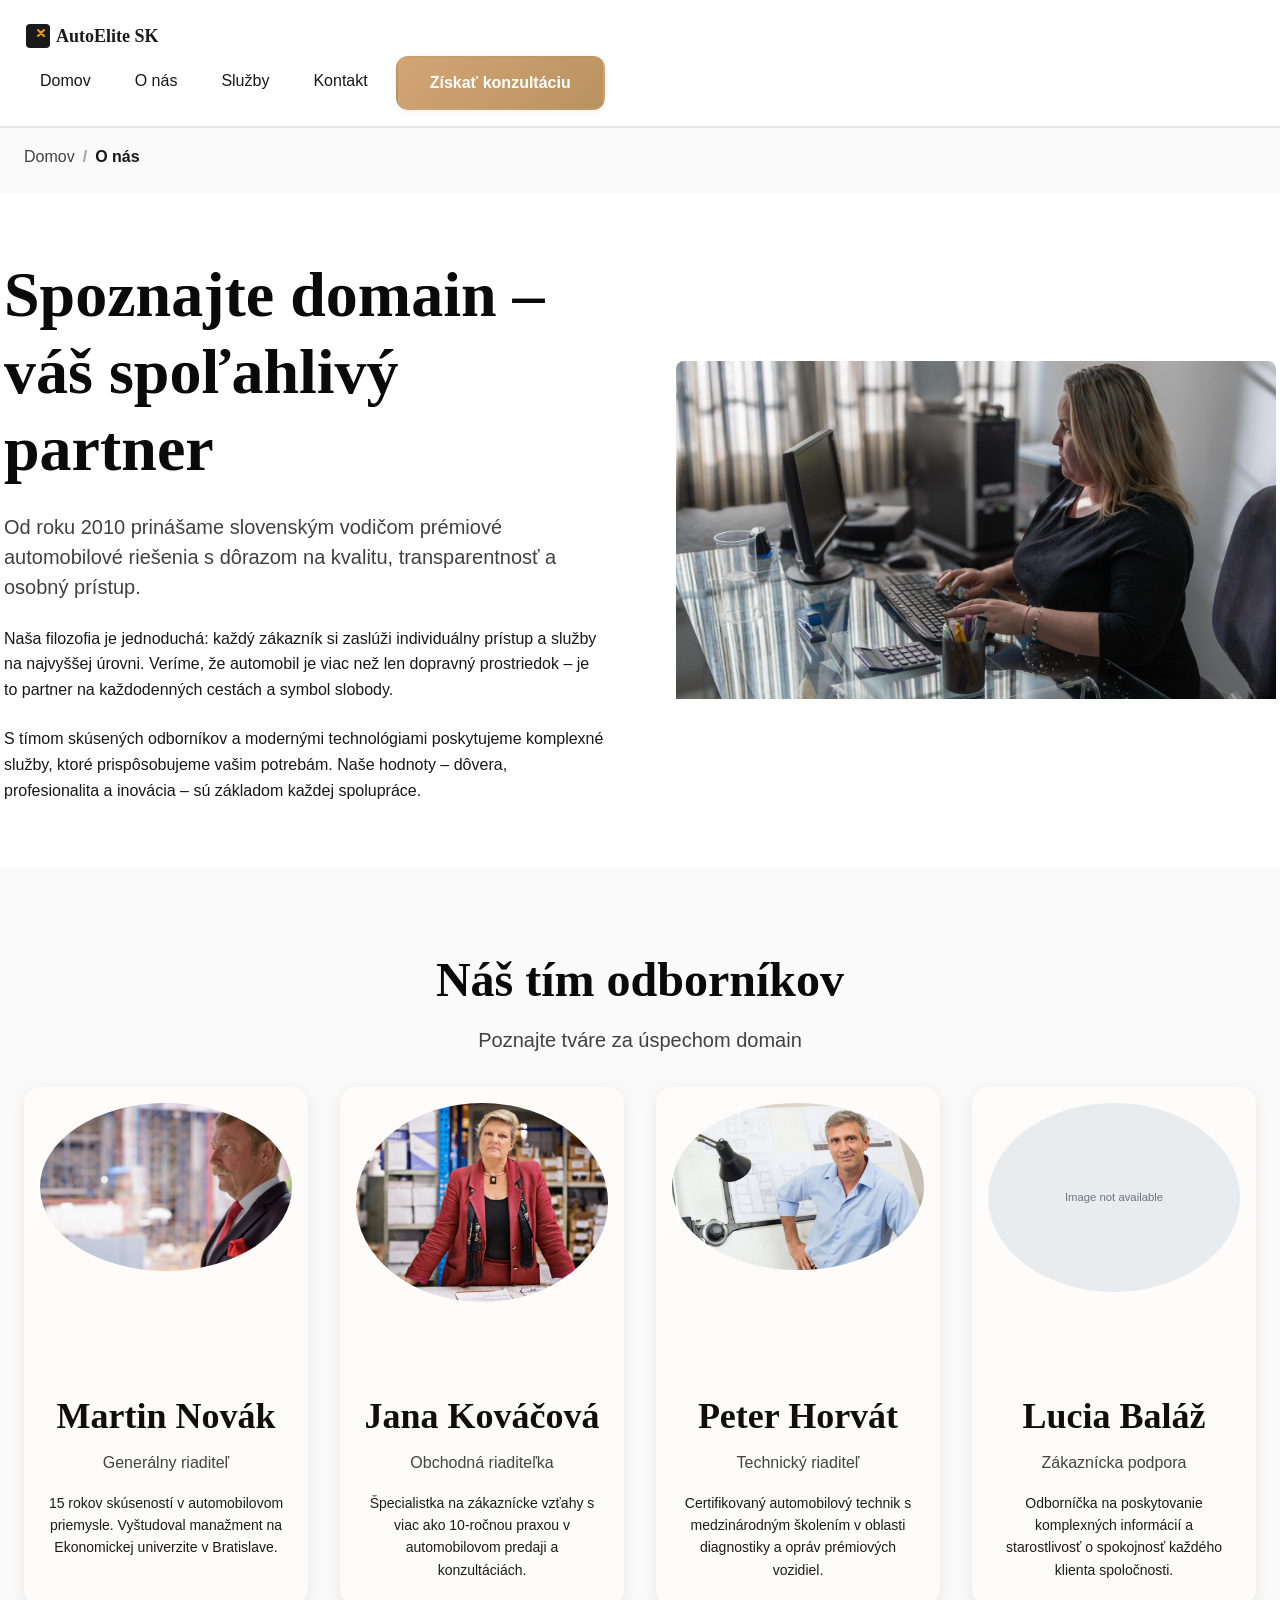
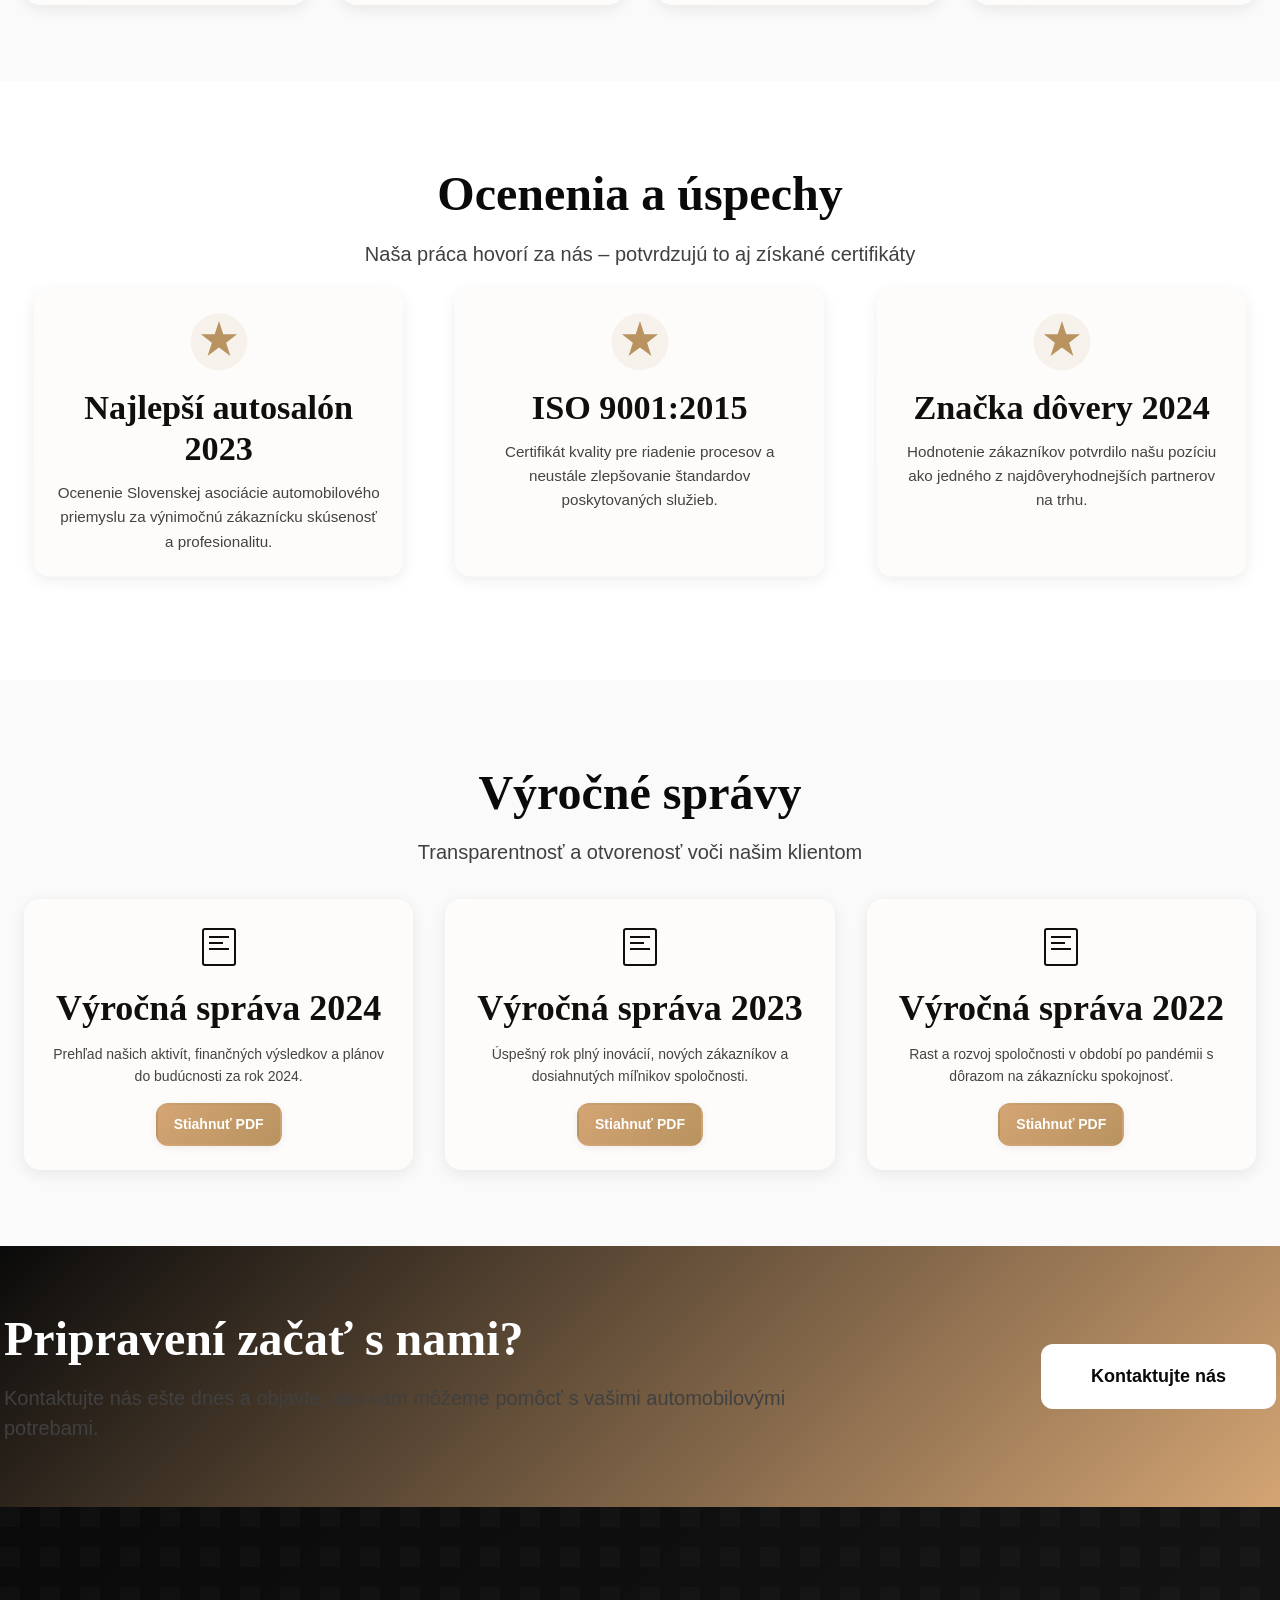
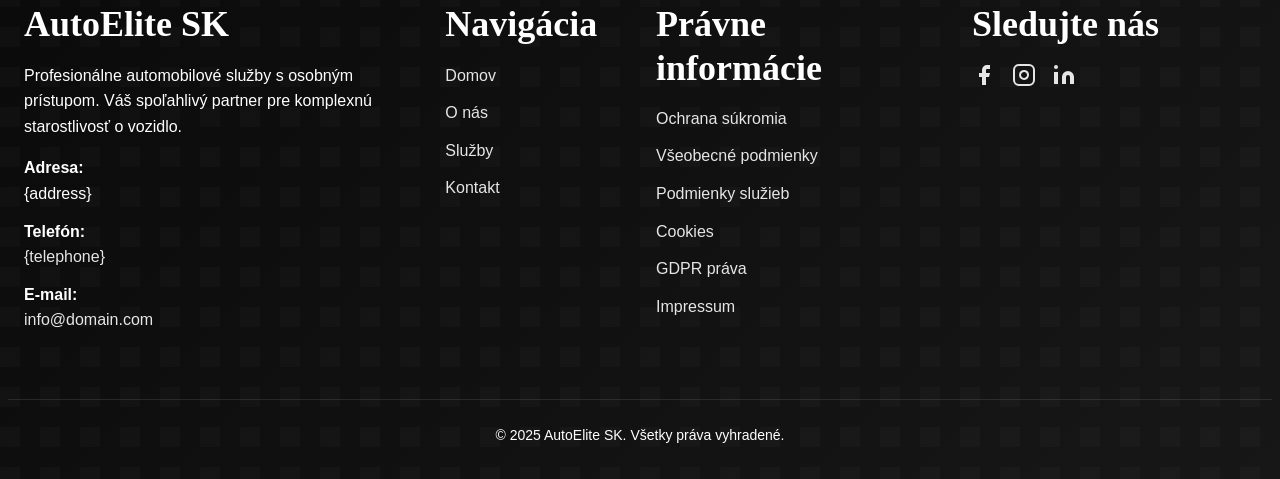
==== commit 2d3585a3: "images_replaced" ====
--- a/about.html
+++ b/about.html
@@ -1,6 +1,4 @@
-<!doctype html>
-<html lang="sk">
- <head>
+<!DOCTYPE html><html lang="sk"><head>
   <meta charset="UTF-8">
   <meta name="viewport" content="width=device-width, initial-scale=1.0">
   <title>O nás – domain – Prémiové automobilové riešenia na Slovensku</title>
@@ -21,7 +19,7 @@
     <div class="container-fluid">
      <a class="c-nav__brand navbar-brand" href="/"> 
       <svg width="150" height="40" viewBox="0 0 150 40" fill="none" xmlns="http://www.w3.org/2000/svg" aria-label="AutoElite SK">
-       <rect x="2" y="8" width="24" height="24" rx="4" fill="#1a1a1a" /> <path d="M14 14L20 20M20 14L14 20" stroke="#f59e0b" stroke-width="2" stroke-linecap="round" /> <text x="32" y="26" font-family="serif" font-size="18" font-weight="600" fill="#1a1a1a">AutoElite SK</text>
+       <rect x="2" y="8" width="24" height="24" rx="4" fill="#1a1a1a"></rect> <path d="M14 14L20 20M20 14L14 20" stroke="#f59e0b" stroke-width="2" stroke-linecap="round"></path> <text x="32" y="26" font-family="serif" font-size="18" font-weight="600" fill="#1a1a1a">AutoElite SK</text>
       </svg> 
      </a>
      <button class="c-nav__toggle navbar-toggler" type="button" data-bs-toggle="collapse" data-bs-target="#navbarNav" aria-controls="navbarNav" aria-expanded="false" aria-label="Prepnúť navigáciu"><span class="navbar-toggler-icon"></span></button>
@@ -57,7 +55,7 @@
       </div>
       <div class="col-12 col-lg-6" data-aos="fade-left">
        <div class="ratio ratio-16x9">
-        <img src="https://images.unsplash.com/photo-1497366216548-37526070297c?w=800&amp;h=600&amp;fit=crop&amp;q=80" alt="Moderná kancelária domain s profesionálnym tímom" class="img-fluid" loading="lazy" style="object-fit:cover;border-radius:8px;">
+        <img src="img/woman-is-typing-computer-her-desk_656929-609.jpg" alt="Moderná kancelária domain s profesionálnym tímom" class="img-fluid" loading="lazy" style="object-fit:cover;border-radius:8px;">
        </div>
       </div>
      </div>
@@ -73,7 +71,7 @@
       <div class="col-12 col-sm-6 col-lg-3" data-aos="fade-up" data-aos-delay="100">
        <div class="c-card card h-100 d-flex flex-column border-0 shadow-sm">
         <div class="ratio ratio-1x1">
-         <img src="https://images.unsplash.com/photo-1560250097-0b93528c311a?w=400&amp;h=400&amp;fit=crop&amp;q=80" alt="Martin Novák - Generálny riaditeľ" class="card-img-top" loading="lazy" style="object-fit:cover;border-radius:50%;padding:1rem;">
+         <img src="img/closeup-profile-view-handsome-senior-businessman-with-mustache-exploring-city.jpg" alt="Martin Novák - Generálny riaditeľ" class="card-img-top" loading="lazy" style="object-fit:cover;border-radius:50%;padding:1rem;">
         </div>
         <div class="card-body d-flex flex-column text-center">
          <h3 class="h5 fw-semibold mb-2">Martin Novák</h3>
@@ -85,7 +83,7 @@
       <div class="col-12 col-sm-6 col-lg-3" data-aos="fade-up" data-aos-delay="200">
        <div class="c-card card h-100 d-flex flex-column border-0 shadow-sm">
         <div class="ratio ratio-1x1">
-         <img src="https://images.unsplash.com/photo-1573496359142-b8d87734a5a2?w=400&amp;h=400&amp;fit=crop&amp;q=80" alt="Jana Kováčová - Obchodná riaditeľka" class="card-img-top" loading="lazy" style="object-fit:cover;border-radius:50%;padding:1rem;">
+         <img src="img/she-manages-this-factory-like-boss-shot-woman-distribution-warehouse_590464-1.jpg" alt="Jana Kováčová - Obchodná riaditeľka" class="card-img-top" loading="lazy" style="object-fit:cover;border-radius:50%;padding:1rem;">
         </div>
         <div class="card-body d-flex flex-column text-center">
          <h3 class="h5 fw-semibold mb-2">Jana Kováčová</h3>
@@ -97,7 +95,7 @@
       <div class="col-12 col-sm-6 col-lg-3" data-aos="fade-up" data-aos-delay="300">
        <div class="c-card card h-100 d-flex flex-column border-0 shadow-sm">
         <div class="ratio ratio-1x1">
-         <img src="https://images.unsplash.com/photo-1519085360753-af0119f7cbe7?w=400&amp;h=400&amp;fit=crop&amp;q=80" alt="Peter Horvát - Technický riaditeľ" class="card-img-top" loading="lazy" style="object-fit:cover;border-radius:50%;padding:1rem;">
+         <img src="img/portrait-male-architect-with-blueprint_256588-1693.jpg" alt="Peter Horvát - Technický riaditeľ" class="card-img-top" loading="lazy" style="object-fit:cover;border-radius:50%;padding:1rem;">
         </div>
         <div class="card-body d-flex flex-column text-center">
          <h3 class="h5 fw-semibold mb-2">Peter Horvát</h3>
@@ -132,7 +130,7 @@
        <div class="c-card card h-100 border-0 shadow-sm text-center p-4">
         <div class="mb-3">
          <svg width="64" height="64" viewBox="0 0 64 64" fill="none" xmlns="http://www.w3.org/2000/svg" class="mx-auto">
-          <circle cx="32" cy="32" r="30" fill="var(--color-accent)" opacity="0.1" /> <path d="M32 10L36.5 24H51L39.5 33L44 47L32 38L20 47L24.5 33L13 24H27.5L32 10Z" fill="var(--color-accent)" />
+          <circle cx="32" cy="32" r="30" fill="var(--color-accent)" opacity="0.1"></circle> <path d="M32 10L36.5 24H51L39.5 33L44 47L32 38L20 47L24.5 33L13 24H27.5L32 10Z" fill="var(--color-accent)"></path>
          </svg>
         </div>
         <h3 class="h4 fw-semibold mb-2">Najlepší autosalón 2023</h3>
@@ -143,7 +141,7 @@
        <div class="c-card card h-100 border-0 shadow-sm text-center p-4">
         <div class="mb-3">
          <svg width="64" height="64" viewBox="0 0 64 64" fill="none" xmlns="http://www.w3.org/2000/svg" class="mx-auto">
-          <circle cx="32" cy="32" r="30" fill="var(--color-accent)" opacity="0.1" /> <path d="M32 10L36.5 24H51L39.5 33L44 47L32 38L20 47L24.5 33L13 24H27.5L32 10Z" fill="var(--color-accent)" />
+          <circle cx="32" cy="32" r="30" fill="var(--color-accent)" opacity="0.1"></circle> <path d="M32 10L36.5 24H51L39.5 33L44 47L32 38L20 47L24.5 33L13 24H27.5L32 10Z" fill="var(--color-accent)"></path>
          </svg>
         </div>
         <h3 class="h4 fw-semibold mb-2">ISO 9001:2015</h3>
@@ -154,7 +152,7 @@
        <div class="c-card card h-100 border-0 shadow-sm text-center p-4">
         <div class="mb-3">
          <svg width="64" height="64" viewBox="0 0 64 64" fill="none" xmlns="http://www.w3.org/2000/svg" class="mx-auto">
-          <circle cx="32" cy="32" r="30" fill="var(--color-accent)" opacity="0.1" /> <path d="M32 10L36.5 24H51L39.5 33L44 47L32 38L20 47L24.5 33L13 24H27.5L32 10Z" fill="var(--color-accent)" />
+          <circle cx="32" cy="32" r="30" fill="var(--color-accent)" opacity="0.1"></circle> <path d="M32 10L36.5 24H51L39.5 33L44 47L32 38L20 47L24.5 33L13 24H27.5L32 10Z" fill="var(--color-accent)"></path>
          </svg>
         </div>
         <h3 class="h4 fw-semibold mb-2">Značka dôvery 2024</h3>
@@ -176,7 +174,7 @@
         <div class="card-body text-center">
          <div class="mb-3">
           <svg width="48" height="48" viewBox="0 0 48 48" fill="none" xmlns="http://www.w3.org/2000/svg" class="mx-auto">
-           <rect x="8" y="6" width="32" height="36" rx="2" stroke="var(--color-primary)" stroke-width="2" fill="none" /> <line x1="14" y1="14" x2="34" y2="14" stroke="var(--color-primary)" stroke-width="2" /> <line x1="14" y1="20" x2="28" y2="20" stroke="var(--color-primary)" stroke-width="2" /> <line x1="14" y1="26" x2="34" y2="26" stroke="var(--color-primary)" stroke-width="2" />
+           <rect x="8" y="6" width="32" height="36" rx="2" stroke="var(--color-primary)" stroke-width="2" fill="none"></rect> <line x1="14" y1="14" x2="34" y2="14" stroke="var(--color-primary)" stroke-width="2"></line> <line x1="14" y1="20" x2="28" y2="20" stroke="var(--color-primary)" stroke-width="2"></line> <line x1="14" y1="26" x2="34" y2="26" stroke="var(--color-primary)" stroke-width="2"></line>
           </svg>
          </div>
          <h3 class="h5 fw-semibold mb-2">Výročná správa 2024</h3>
@@ -190,7 +188,7 @@
         <div class="card-body text-center">
          <div class="mb-3">
           <svg width="48" height="48" viewBox="0 0 48 48" fill="none" xmlns="http://www.w3.org/2000/svg" class="mx-auto">
-           <rect x="8" y="6" width="32" height="36" rx="2" stroke="var(--color-primary)" stroke-width="2" fill="none" /> <line x1="14" y1="14" x2="34" y2="14" stroke="var(--color-primary)" stroke-width="2" /> <line x1="14" y1="20" x2="28" y2="20" stroke="var(--color-primary)" stroke-width="2" /> <line x1="14" y1="26" x2="34" y2="26" stroke="var(--color-primary)" stroke-width="2" />
+           <rect x="8" y="6" width="32" height="36" rx="2" stroke="var(--color-primary)" stroke-width="2" fill="none"></rect> <line x1="14" y1="14" x2="34" y2="14" stroke="var(--color-primary)" stroke-width="2"></line> <line x1="14" y1="20" x2="28" y2="20" stroke="var(--color-primary)" stroke-width="2"></line> <line x1="14" y1="26" x2="34" y2="26" stroke="var(--color-primary)" stroke-width="2"></line>
           </svg>
          </div>
          <h3 class="h5 fw-semibold mb-2">Výročná správa 2023</h3>
@@ -204,7 +202,7 @@
         <div class="card-body text-center">
          <div class="mb-3">
           <svg width="48" height="48" viewBox="0 0 48 48" fill="none" xmlns="http://www.w3.org/2000/svg" class="mx-auto">
-           <rect x="8" y="6" width="32" height="36" rx="2" stroke="var(--color-primary)" stroke-width="2" fill="none" /> <line x1="14" y1="14" x2="34" y2="14" stroke="var(--color-primary)" stroke-width="2" /> <line x1="14" y1="20" x2="28" y2="20" stroke="var(--color-primary)" stroke-width="2" /> <line x1="14" y1="26" x2="34" y2="26" stroke="var(--color-primary)" stroke-width="2" />
+           <rect x="8" y="6" width="32" height="36" rx="2" stroke="var(--color-primary)" stroke-width="2" fill="none"></rect> <line x1="14" y1="14" x2="34" y2="14" stroke="var(--color-primary)" stroke-width="2"></line> <line x1="14" y1="20" x2="28" y2="20" stroke="var(--color-primary)" stroke-width="2"></line> <line x1="14" y1="26" x2="34" y2="26" stroke="var(--color-primary)" stroke-width="2"></line>
           </svg>
          </div>
          <h3 class="h5 fw-semibold mb-2">Výročná správa 2022</h3>
@@ -277,15 +275,15 @@
       <div class="d-flex gap-3 mb-3">
        <a href="#" class="text-white" aria-label="Facebook"> 
         <svg width="24" height="24" viewBox="0 0 24 24" fill="currentColor">
-         <path d="M18 2h-3a5 5 0 00-5 5v3H7v4h3v8h4v-8h3l1-4h-4V7a1 1 0 011-1h3z" />
+         <path d="M18 2h-3a5 5 0 00-5 5v3H7v4h3v8h4v-8h3l1-4h-4V7a1 1 0 011-1h3z"></path>
         </svg> 
        </a> <a href="#" class="text-white" aria-label="Instagram"> 
         <svg width="24" height="24" viewBox="0 0 24 24" fill="none" stroke="currentColor" stroke-width="2">
-         <rect x="2" y="2" width="20" height="20" rx="5" ry="5" /> <path d="M16 11.37A4 4 0 1112.63 8 4 4 0 0116 11.37z" /> <line x1="17.5" y1="6.5" x2="17.51" y2="6.5" />
+         <rect x="2" y="2" width="20" height="20" rx="5" ry="5"></rect> <path d="M16 11.37A4 4 0 1112.63 8 4 4 0 0116 11.37z"></path> <line x1="17.5" y1="6.5" x2="17.51" y2="6.5"></line>
         </svg> 
        </a> <a href="#" class="text-white" aria-label="LinkedIn"> 
         <svg width="24" height="24" viewBox="0 0 24 24" fill="currentColor">
-         <path d="M16 8a6 6 0 016 6v7h-4v-7a2 2 0 00-2-2 2 2 0 00-2 2v7h-4v-7a6 6 0 016-6zM2 9h4v12H2z" /> <circle cx="4" cy="4" r="2" />
+         <path d="M16 8a6 6 0 016 6v7h-4v-7a2 2 0 00-2-2 2 2 0 00-2 2v7h-4v-7a6 6 0 016-6zM2 9h4v12H2z"></path> <circle cx="4" cy="4" r="2"></circle>
         </svg> 
        </a>
       </div>
@@ -298,6 +296,6 @@
     </div>
    </div>
   </footer>
-  <script src="script.js" defer></script>
- </body>
-</html>+  <script src="script.js" defer=""></script>
+ 
+</body></html>
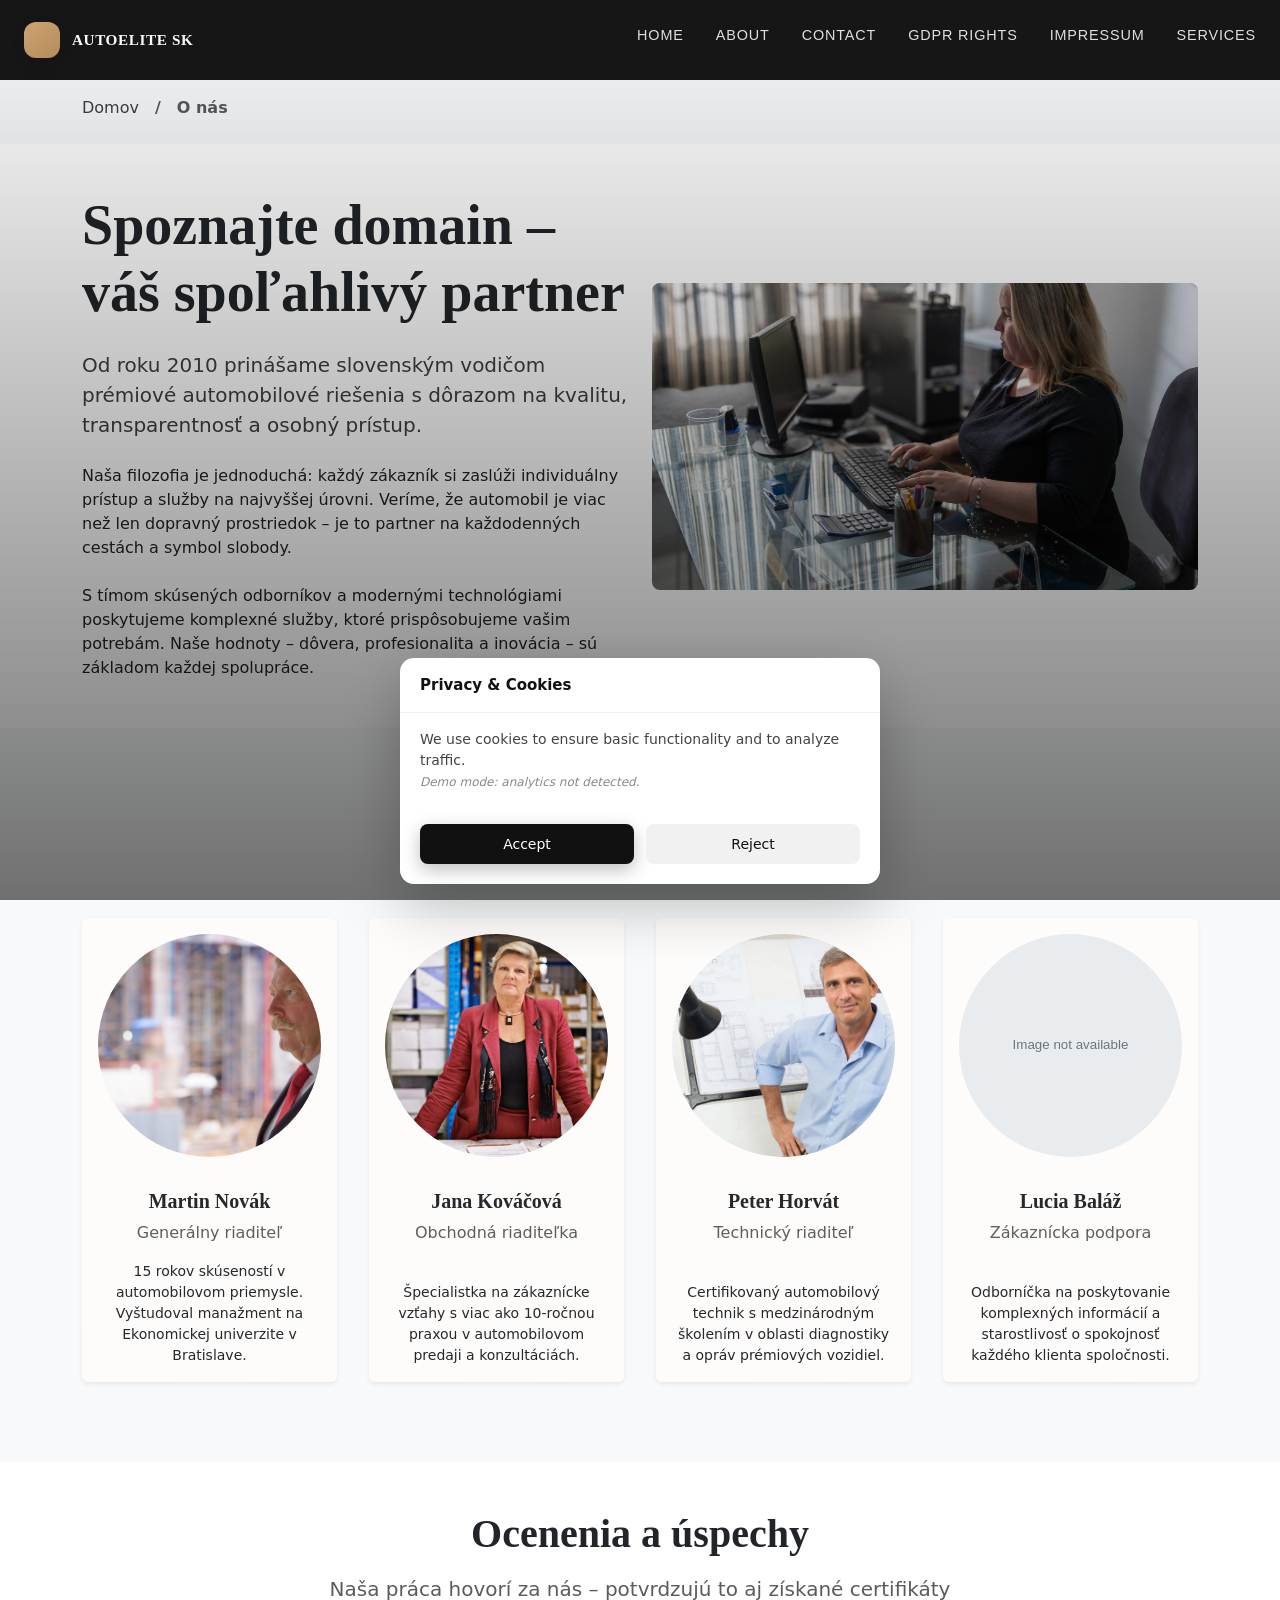
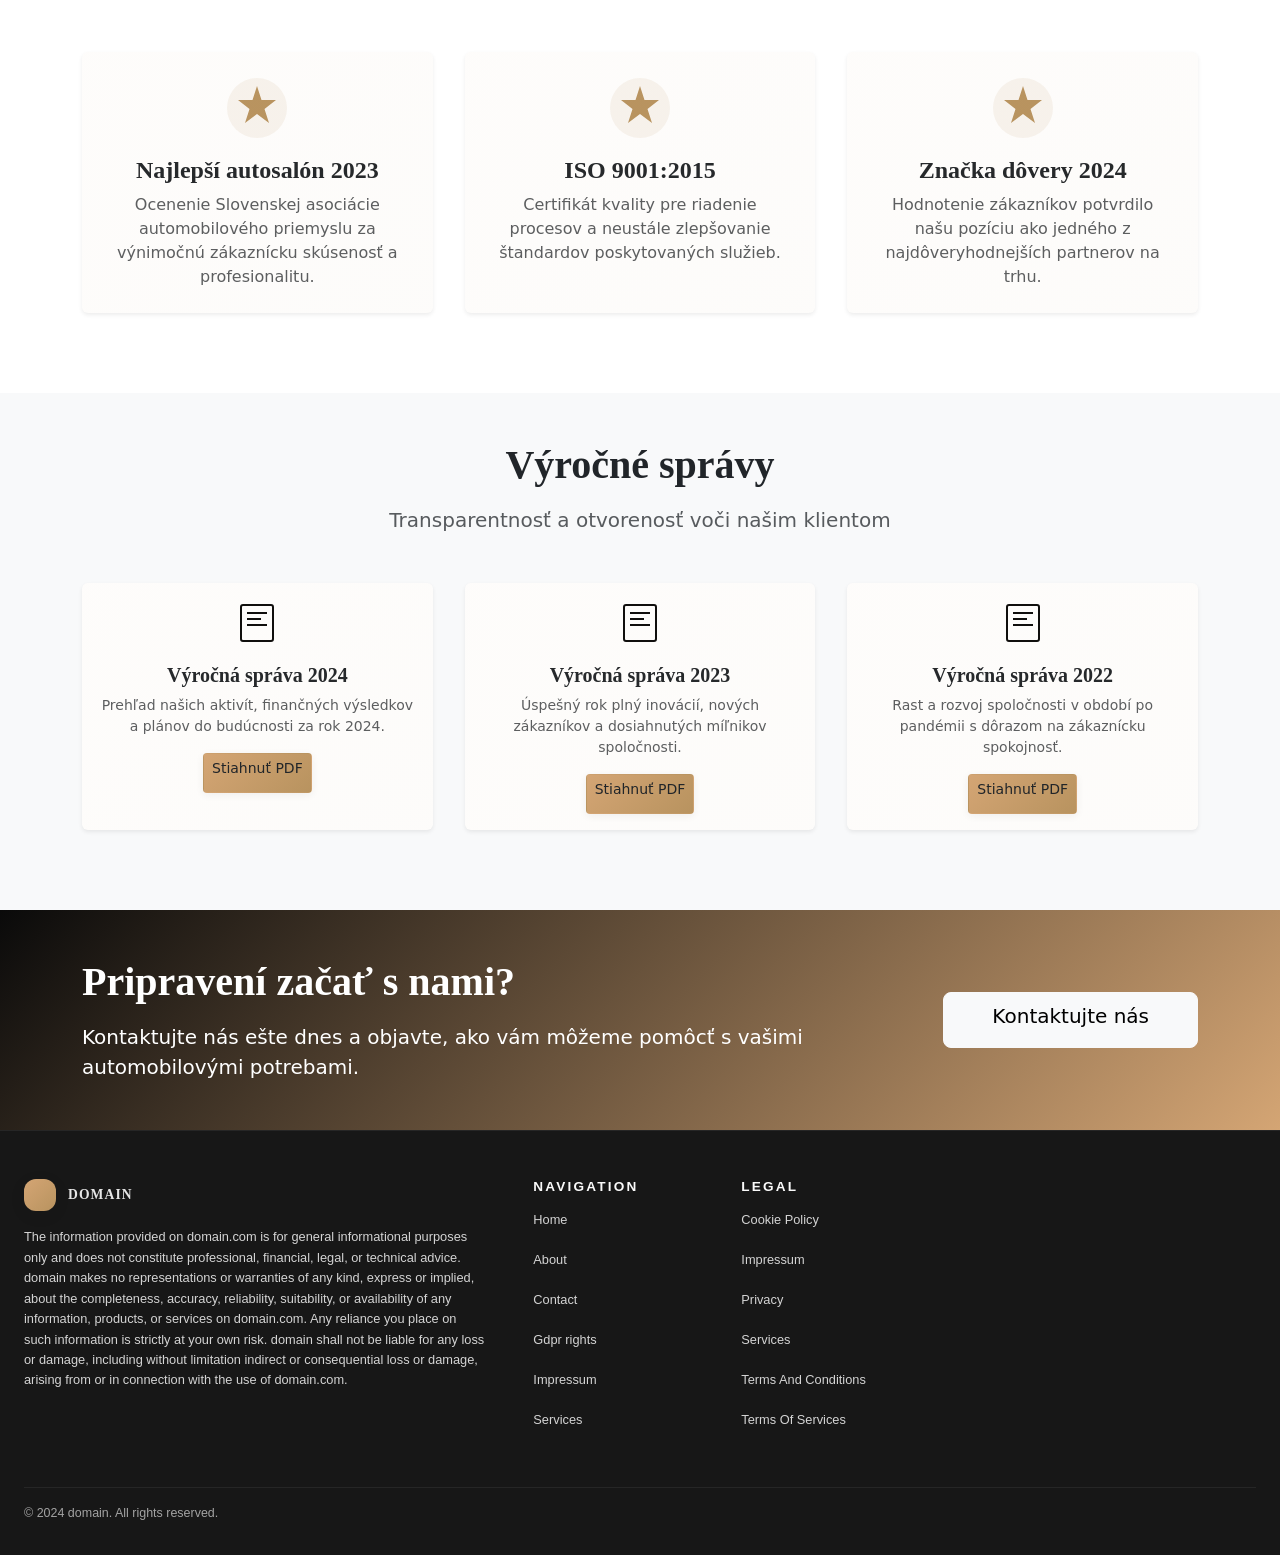
==== commit e706eb0f: "AI Audit" ====
--- a/about.html
+++ b/about.html
@@ -1,4 +1,33 @@
 <!DOCTYPE html><html lang="sk"><head>
+<script type="application/ld+json">
+{
+  "@context": "https://schema.org",
+  "@graph": [
+    {
+      "@type": "WebSite",
+      "@id": "https://domain.com/#website",
+      "url": "https://domain.com",
+      "name": "domain"
+    },
+    {
+      "@type": "Organization",
+      "@id": "https://domain.com/#org",
+      "name": "domain",
+      "url": "https://domain.com"
+    },
+    {
+      "@type": "WebPage",
+      "@id": "https://domain.com/about.html",
+      "url": "https://domain.com/about.html",
+      "name": "domain",
+      "isPartOf": {
+        "@id": "https://domain.com/#website"
+      },
+      "inLanguage": "sk"
+    }
+  ]
+}
+</script>
   <meta charset="UTF-8">
   <meta name="viewport" content="width=device-width, initial-scale=1.0">
   <title>O nás – domain – Prémiové automobilové riešenia na Slovensku</title>
@@ -12,29 +41,37 @@
   <link rel="stylesheet" href="style.css">
   <link rel="icon" type="image/png" href="/favicon.png">
   <link rel="apple-touch-icon" href="/apple-touch-icon.png">
- </head>
+   <link rel="stylesheet" href="https://cdn.jsdelivr.net/npm/bootstrap@5.3.3/dist/css/bootstrap.min.css" integrity="sha384-QWTKZyjpPEjISv5WaRU9OFeRpok6YctnYmDr5pNlyT2bRjXh0JMhjY6hW+ALEwIH" crossorigin="anonymous">
+  <link rel="stylesheet" href="https://unpkg.com/aos@2.3.4/dist/aos.css">
+<link rel="stylesheet" href="./header-footer.css">
+</head>
  <body>
-  <header class="l-header">
-   <nav class="c-nav navbar navbar-expand-md sticky-top bg-white border-bottom" aria-label="Hlavná navigácia">
-    <div class="container-fluid">
-     <a class="c-nav__brand navbar-brand" href="/"> 
-      <svg width="150" height="40" viewBox="0 0 150 40" fill="none" xmlns="http://www.w3.org/2000/svg" aria-label="AutoElite SK">
-       <rect x="2" y="8" width="24" height="24" rx="4" fill="#1a1a1a"></rect> <path d="M14 14L20 20M20 14L14 20" stroke="#f59e0b" stroke-width="2" stroke-linecap="round"></path> <text x="32" y="26" font-family="serif" font-size="18" font-weight="600" fill="#1a1a1a">AutoElite SK</text>
-      </svg> 
-     </a>
-     <button class="c-nav__toggle navbar-toggler" type="button" data-bs-toggle="collapse" data-bs-target="#navbarNav" aria-controls="navbarNav" aria-expanded="false" aria-label="Prepnúť navigáciu"><span class="navbar-toggler-icon"></span></button>
-     <div class="collapse navbar-collapse" id="navbarNav">
-      <ul class="c-nav__list navbar-nav ms-auto mb-2 mb-md-0">
-       <li class="c-nav__item nav-item"><a class="c-nav__link nav-link" href="/" aria-current="page">Domov</a></li>
-       <li class="c-nav__item nav-item"><a class="c-nav__link nav-link" href="about.html">O nás</a></li>
-       <li class="c-nav__item nav-item"><a class="c-nav__link nav-link" href="services.html">Služby</a></li>
-       <li class="c-nav__item nav-item"><a class="c-nav__link nav-link" href="contact.html">Kontakt</a></li>
-       <li class="c-nav__item nav-item"><a class="c-button c-button--primary nav-link" href="contact.html">Získať konzultáciu</a></li>
-      </ul>
-     </div>
-    </div>
-   </nav>
-  </header>
+  <header class="dr-header">
+  <div class="dr-header-shell">
+    <div class="dr-header-inner">
+      <div class="dr-header-brand">
+        <div class="dr-header-logo" aria-label="AutoElite SK logo">
+          <span class="dr-header-logo-mark"></span>
+          <span class="dr-header-logo-text">AutoElite SK</span>
+        </div>
+      </div>
+      <button class="dr-header-toggle" type="button" aria-label="Toggle navigation" aria-expanded="false">
+        <span class="dr-header-toggle-bar"></span>
+        <span class="dr-header-toggle-bar"></span>
+      </button>
+      <nav class="dr-nav" aria-label="Main navigation">
+        <ul class="dr-nav-list">
+          <li class="dr-nav-item"><a class="dr-nav-link" href="./index.html">Home</a></li>
+          <li class="dr-nav-item"><a class="dr-nav-link" href="./about.html">About</a></li>
+          <li class="dr-nav-item"><a class="dr-nav-link" href="./contact.html">Contact</a></li>
+          <li class="dr-nav-item"><a class="dr-nav-link" href="./gdpr-rights.html">Gdpr rights</a></li>
+          <li class="dr-nav-item"><a class="dr-nav-link" href="./impressum.html">Impressum</a></li>
+          <li class="dr-nav-item"><a class="dr-nav-link" href="./services.html">Services</a></li>
+        </ul>
+      </nav>
+    </div>
+  </div>
+</header>
   <main>
    <nav aria-label="breadcrumb" class="l-breadcrumb py-3 bg-light">
     <div class="container">
@@ -228,74 +265,57 @@
     </div>
    </section>
   </main>
-  <footer class="l-footer bg-dark text-white pt-5 pb-3">
-   <div class="container">
-    <div class="row g-4 pb-4">
-     <div class="col-12 col-md-6 col-lg-4">
-      <h3 class="h5 mb-3">AutoElite SK</h3>
-      <p class="mb-3">Profesionálne automobilové služby s osobným prístupom. Váš spoľahlivý partner pre komplexnú starostlivosť o vozidlo.</p>
-      <div class="mb-2">
-       <strong>Adresa:</strong>
-       <br>
-       {address}
-      </div>
-      <div class="mb-2">
-       <strong>Telefón:</strong>
-       <br>
-       <a href="tel:{telephone}" class="text-white text-decoration-none">{telephone}</a>
-      </div>
-      <div>
-       <strong>E-mail:</strong>
-       <br>
-       <a href="mailto:info@domain.com" class="text-white text-decoration-none">info@domain.com</a>
-      </div>
-     </div>
-     <div class="col-12 col-md-6 col-lg-2">
-      <h3 class="h6 mb-3">Navigácia</h3>
-      <ul class="list-unstyled">
-       <li class="mb-2"><a href="/" class="text-white text-decoration-none">Domov</a></li>
-       <li class="mb-2"><a href="about.html" class="text-white text-decoration-none">O nás</a></li>
-       <li class="mb-2"><a href="services.html" class="text-white text-decoration-none">Služby</a></li>
-       <li class="mb-2"><a href="contact.html" class="text-white text-decoration-none">Kontakt</a></li>
-      </ul>
-     </div>
-     <div class="col-12 col-md-6 col-lg-3">
-      <h3 class="h6 mb-3">Právne informácie</h3>
-      <ul class="list-unstyled">
-       <li class="mb-2"><a href="privacy.html" class="text-white text-decoration-none">Ochrana súkromia</a></li>
-       <li class="mb-2"><a href="terms_and_conditions.html" class="text-white text-decoration-none">Všeobecné podmienky</a></li>
-       <li class="mb-2"><a href="terms_of_services.html" class="text-white text-decoration-none">Podmienky služieb</a></li>
-       <li class="mb-2"><a href="cookie_policy.html" class="text-white text-decoration-none">Cookies</a></li>
-       <li class="mb-2"><a href="gdpr-rights.html" class="text-white text-decoration-none">GDPR práva</a></li>
-       <li class="mb-2"><a href="impressum.html" class="text-white text-decoration-none">Impressum</a></li>
-      </ul>
-     </div>
-     <div class="col-12 col-md-6 col-lg-3">
-      <h3 class="h6 mb-3">Sledujte nás</h3>
-      <div class="d-flex gap-3 mb-3">
-       <a href="#" class="text-white" aria-label="Facebook"> 
-        <svg width="24" height="24" viewBox="0 0 24 24" fill="currentColor">
-         <path d="M18 2h-3a5 5 0 00-5 5v3H7v4h3v8h4v-8h3l1-4h-4V7a1 1 0 011-1h3z"></path>
-        </svg> 
-       </a> <a href="#" class="text-white" aria-label="Instagram"> 
-        <svg width="24" height="24" viewBox="0 0 24 24" fill="none" stroke="currentColor" stroke-width="2">
-         <rect x="2" y="2" width="20" height="20" rx="5" ry="5"></rect> <path d="M16 11.37A4 4 0 1112.63 8 4 4 0 0116 11.37z"></path> <line x1="17.5" y1="6.5" x2="17.51" y2="6.5"></line>
-        </svg> 
-       </a> <a href="#" class="text-white" aria-label="LinkedIn"> 
-        <svg width="24" height="24" viewBox="0 0 24 24" fill="currentColor">
-         <path d="M16 8a6 6 0 016 6v7h-4v-7a2 2 0 00-2-2 2 2 0 00-2 2v7h-4v-7a6 6 0 016-6zM2 9h4v12H2z"></path> <circle cx="4" cy="4" r="2"></circle>
-        </svg> 
-       </a>
-      </div>
-     </div>
-    </div>
-    <div class="row pt-3 border-top border-secondary">
-     <div class="col-12 text-center">
-      <p class="mb-0 small">© 2025 AutoElite SK. Všetky práva vyhradené.</p>
-     </div>
-    </div>
-   </div>
-  </footer>
+  <footer class="dr-footer">
+  <div class="dr-footer-shell">
+    <div class="dr-footer-main">
+      <div class="dr-footer-brand-block">
+        <div class="dr-footer-logo" aria-label="domain logo">
+          <span class="dr-footer-logo-mark"></span>
+          <span class="dr-footer-logo-text">domain</span>
+        </div>
+        <p class="dr-footer-disclaimer">
+          The information provided on domain.com is for general informational purposes only and does not constitute professional, financial, legal, or technical advice. domain makes no representations or warranties of any kind, express or implied, about the completeness, accuracy, reliability, suitability, or availability of any information, products, or services on domain.com. Any reliance you place on such information is strictly at your own risk. domain shall not be liable for any loss or damage, including without limitation indirect or consequential loss or damage, arising from or in connection with the use of domain.com.
+        </p>
+      </div>
+      <div class="dr-footer-nav-blocks">
+        <div class="dr-footer-nav-section" aria-label="Main navigation">
+          <h2 class="dr-footer-heading">Navigation</h2>
+          <ul class="dr-footer-nav-list">
+            <li class="dr-footer-nav-item"><a class="dr-footer-nav-link" href="./index.html">Home</a></li>
+            <li class="dr-footer-nav-item"><a class="dr-footer-nav-link" href="./about.html">About</a></li>
+            <li class="dr-footer-nav-item"><a class="dr-footer-nav-link" href="./contact.html">Contact</a></li>
+            <li class="dr-footer-nav-item"><a class="dr-footer-nav-link" href="./gdpr-rights.html">Gdpr rights</a></li>
+            <li class="dr-footer-nav-item"><a class="dr-footer-nav-link" href="./impressum.html">Impressum</a></li>
+            <li class="dr-footer-nav-item"><a class="dr-footer-nav-link" href="./services.html">Services</a></li>
+          </ul>
+        </div>
+        <div class="dr-footer-nav-section" aria-label="Legal navigation">
+          <h2 class="dr-footer-heading">Legal</h2>
+          <ul class="dr-footer-nav-list">
+            <li class="dr-footer-nav-item"><a class="dr-footer-nav-link" href="./cookie_policy.html">Cookie Policy</a></li>
+            <li class="dr-footer-nav-item"><a class="dr-footer-nav-link" href="./impressum.html">Impressum</a></li>
+            <li class="dr-footer-nav-item"><a class="dr-footer-nav-link" href="./privacy.html">Privacy</a></li>
+            <li class="dr-footer-nav-item"><a class="dr-footer-nav-link" href="./services.html">Services</a></li>
+            <li class="dr-footer-nav-item"><a class="dr-footer-nav-link" href="./terms_and_conditions.html">Terms And Conditions</a></li>
+            <li class="dr-footer-nav-item"><a class="dr-footer-nav-link" href="./terms_of_services.html">Terms Of Services</a></li>
+          </ul>
+        </div>
+      </div>
+    </div>
+    <div class="dr-footer-bottom">
+      <span class="dr-footer-bottom-text">© <span class="dr-footer-year">2024</span> domain. All rights reserved.</span>
+    </div>
+  </div>
+</footer>
   <script src="script.js" defer=""></script>
  
+  <script src="https://unpkg.com/aos@2.3.4/dist/aos.js"></script>
+  <script>
+if (typeof AOS !== "undefined" && !window.__AOS_INITIALIZED__) {
+  AOS.init({ once: true, duration: 700, easing: "ease-out-cubic" });
+  window.__AOS_INITIALIZED__ = true;
+}
+</script>
+<script src="./header-footer.js"></script>
+<script src="./consent.js"></script>
 </body></html>
--- a/header-footer.css
+++ b/header-footer.css
@@ -0,0 +1,295 @@
+.dr-header {
+  background: var(--color-neutral-900);
+  color: var(--color-white);
+  box-shadow: var(--shadow-sm);
+}
+
+.dr-header-shell {
+  max-width: var(--container-max);
+  margin: 0 auto;
+  padding: 0 var(--container-padding);
+}
+
+.dr-header-inner {
+  height: var(--nav-h);
+  display: flex;
+  align-items: center;
+  justify-content: space-between;
+  gap: var(--space-lg);
+}
+
+.dr-header-brand {
+  display: flex;
+  align-items: center;
+}
+
+.dr-header-logo {
+  display: inline-flex;
+  align-items: center;
+  gap: var(--space-sm);
+}
+
+.dr-header-logo-mark {
+  width: 2.25rem;
+  height: 2.25rem;
+  border-radius: var(--border-radius-md);
+  background: linear-gradient(135deg, var(--color-secondary), var(--color-accent));
+  box-shadow: var(--shadow-md);
+}
+
+.dr-header-logo-text {
+  font-family: var(--font-primary);
+  font-weight: var(--font-weight-semibold);
+  letter-spacing: 0.04em;
+  text-transform: uppercase;
+  font-size: 0.95rem;
+}
+
+.dr-nav {
+  display: flex;
+  align-items: center;
+}
+
+.dr-nav-list {
+  display: flex;
+  align-items: center;
+  gap: var(--space-xl);
+  list-style: none;
+  margin: 0;
+  padding: 0;
+}
+
+.dr-nav-link {
+  position: relative;
+  display: inline-flex;
+  align-items: center;
+  font-family: var(--font-secondary);
+  font-size: 0.9rem;
+  letter-spacing: 0.06em;
+  text-transform: uppercase;
+  text-decoration: none;
+  color: var(--color-neutral-200);
+  padding: var(--space-xs) 0;
+  transition: color var(--transition);
+}
+
+.dr-nav-link::after {
+  content: "";
+  position: absolute;
+  left: 0;
+  bottom: 0;
+  width: 0;
+  height: 2px;
+  border-radius: var(--border-radius-sm);
+  background: linear-gradient(90deg, var(--color-secondary), var(--color-accent));
+  transition: width var(--transition);
+}
+
+.dr-nav-link:hover,
+.dr-nav-link:focus-visible {
+  color: var(--color-white);
+}
+
+.dr-nav-link:hover::after,
+.dr-nav-link:focus-visible::after {
+  width: 100%;
+}
+
+.dr-header-toggle {
+  display: none;
+  width: 2.5rem;
+  height: 2.5rem;
+  border-radius: 999px;
+  border: 1px solid var(--color-neutral-800);
+  background: linear-gradient(135deg, var(--color-neutral-900), var(--color-neutral-800));
+  box-shadow: var(--shadow-sm);
+  align-items: center;
+  justify-content: center;
+  padding: 0;
+  cursor: pointer;
+}
+
+.dr-header-toggle-bar {
+  width: 1.35rem;
+  height: 2px;
+  border-radius: 999px;
+  background: var(--color-neutral-200);
+  display: block;
+  transition: transform var(--transition), opacity var(--transition);
+}
+
+.dr-header-toggle-bar + .dr-header-toggle-bar {
+  margin-top: 0.32rem;
+}
+
+.dr-header-toggle[aria-expanded="true"] .dr-header-toggle-bar:first-child {
+  transform: translateY(4px) rotate(45deg);
+}
+
+.dr-header-toggle[aria-expanded="true"] .dr-header-toggle-bar:last-child {
+  transform: translateY(-4px) rotate(-45deg);
+}
+
+@media (max-width: 768px) {
+  .dr-header-inner {
+    height: auto;
+    padding-top: var(--space-md);
+    padding-bottom: var(--space-md);
+  }
+
+  .dr-header-toggle {
+    display: inline-flex;
+  }
+
+  .dr-nav {
+    width: 100%;
+  }
+
+  .dr-nav-list {
+    display: none;
+    flex-direction: column;
+    align-items: flex-start;
+    gap: var(--space-sm);
+    margin-top: var(--space-md);
+    padding-top: var(--space-md);
+    border-top: 1px solid var(--color-neutral-800);
+  }
+
+  .dr-header--open .dr-nav-list {
+    display: flex;
+  }
+}
+
+@media (min-width: 769px) {
+  .dr-header-inner {
+    height: var(--header-h);
+  }
+}
+
+.dr-footer {
+  background: var(--color-neutral-900);
+  color: var(--color-neutral-200);
+  border-top: 1px solid var(--color-neutral-800);
+}
+
+.dr-footer-shell {
+  max-width: var(--container-max);
+  margin: 0 auto;
+  padding: var(--space-2xl) var(--container-padding) var(--space-xl);
+}
+
+.dr-footer-main {
+  display: flex;
+  flex-wrap: wrap;
+  gap: var(--space-2xl);
+}
+
+.dr-footer-brand-block {
+  flex: 1 1 260px;
+  max-width: 480px;
+}
+
+.dr-footer-logo {
+  display: inline-flex;
+  align-items: center;
+  gap: var(--space-sm);
+  margin-bottom: var(--space-md);
+}
+
+.dr-footer-logo-mark {
+  width: 2rem;
+  height: 2rem;
+  border-radius: var(--border-radius-md);
+  background: linear-gradient(135deg, var(--color-secondary), var(--color-accent));
+  box-shadow: var(--shadow-md);
+}
+
+.dr-footer-logo-text {
+  font-family: var(--font-primary);
+  font-weight: var(--font-weight-semibold);
+  letter-spacing: 0.08em;
+  text-transform: uppercase;
+  font-size: 0.85rem;
+}
+
+.dr-footer-disclaimer {
+  margin: 0;
+  font-family: var(--font-secondary);
+  font-size: 0.8rem;
+  line-height: var(--line-height-base);
+  color: var(--color-neutral-300);
+}
+
+.dr-footer-nav-blocks {
+  flex: 2 1 320px;
+  display: flex;
+  flex-wrap: wrap;
+  gap: var(--space-2xl);
+}
+
+.dr-footer-nav-section {
+  min-width: 160px;
+}
+
+.dr-footer-heading {
+  margin: 0 0 var(--space-sm);
+  font-family: var(--font-secondary);
+  font-weight: var(--font-weight-semibold);
+  font-size: 0.85rem;
+  letter-spacing: 0.16em;
+  text-transform: uppercase;
+  color: var(--color-neutral-50);
+}
+
+.dr-footer-nav-list {
+  list-style: none;
+  margin: 0;
+  padding: 0;
+  display: grid;
+  gap: var(--space-xs);
+}
+
+.dr-footer-nav-link {
+  font-family: var(--font-secondary);
+  font-size: 0.8rem;
+  text-decoration: none;
+  color: var(--color-neutral-300);
+  transition: color var(--transition);
+}
+
+.dr-footer-nav-link:hover,
+.dr-footer-nav-link:focus-visible {
+  color: var(--color-secondary);
+}
+
+.dr-footer-bottom {
+  margin-top: var(--space-2xl);
+  padding-top: var(--space-md);
+  border-top: 1px solid var(--color-neutral-800);
+  display: flex;
+  flex-wrap: wrap;
+  align-items: center;
+  justify-content: space-between;
+  gap: var(--space-sm);
+}
+
+.dr-footer-bottom-text {
+  font-family: var(--font-secondary);
+  font-size: 0.78rem;
+  color: var(--color-neutral-400);
+}
+
+@media (max-width: 640px) {
+  .dr-footer-shell {
+    padding-left: var(--space-lg);
+    padding-right: var(--space-lg);
+  }
+
+  .dr-footer-main {
+    flex-direction: column;
+  }
+
+  .dr-footer-nav-blocks {
+    flex-direction: column;
+  }
+}
